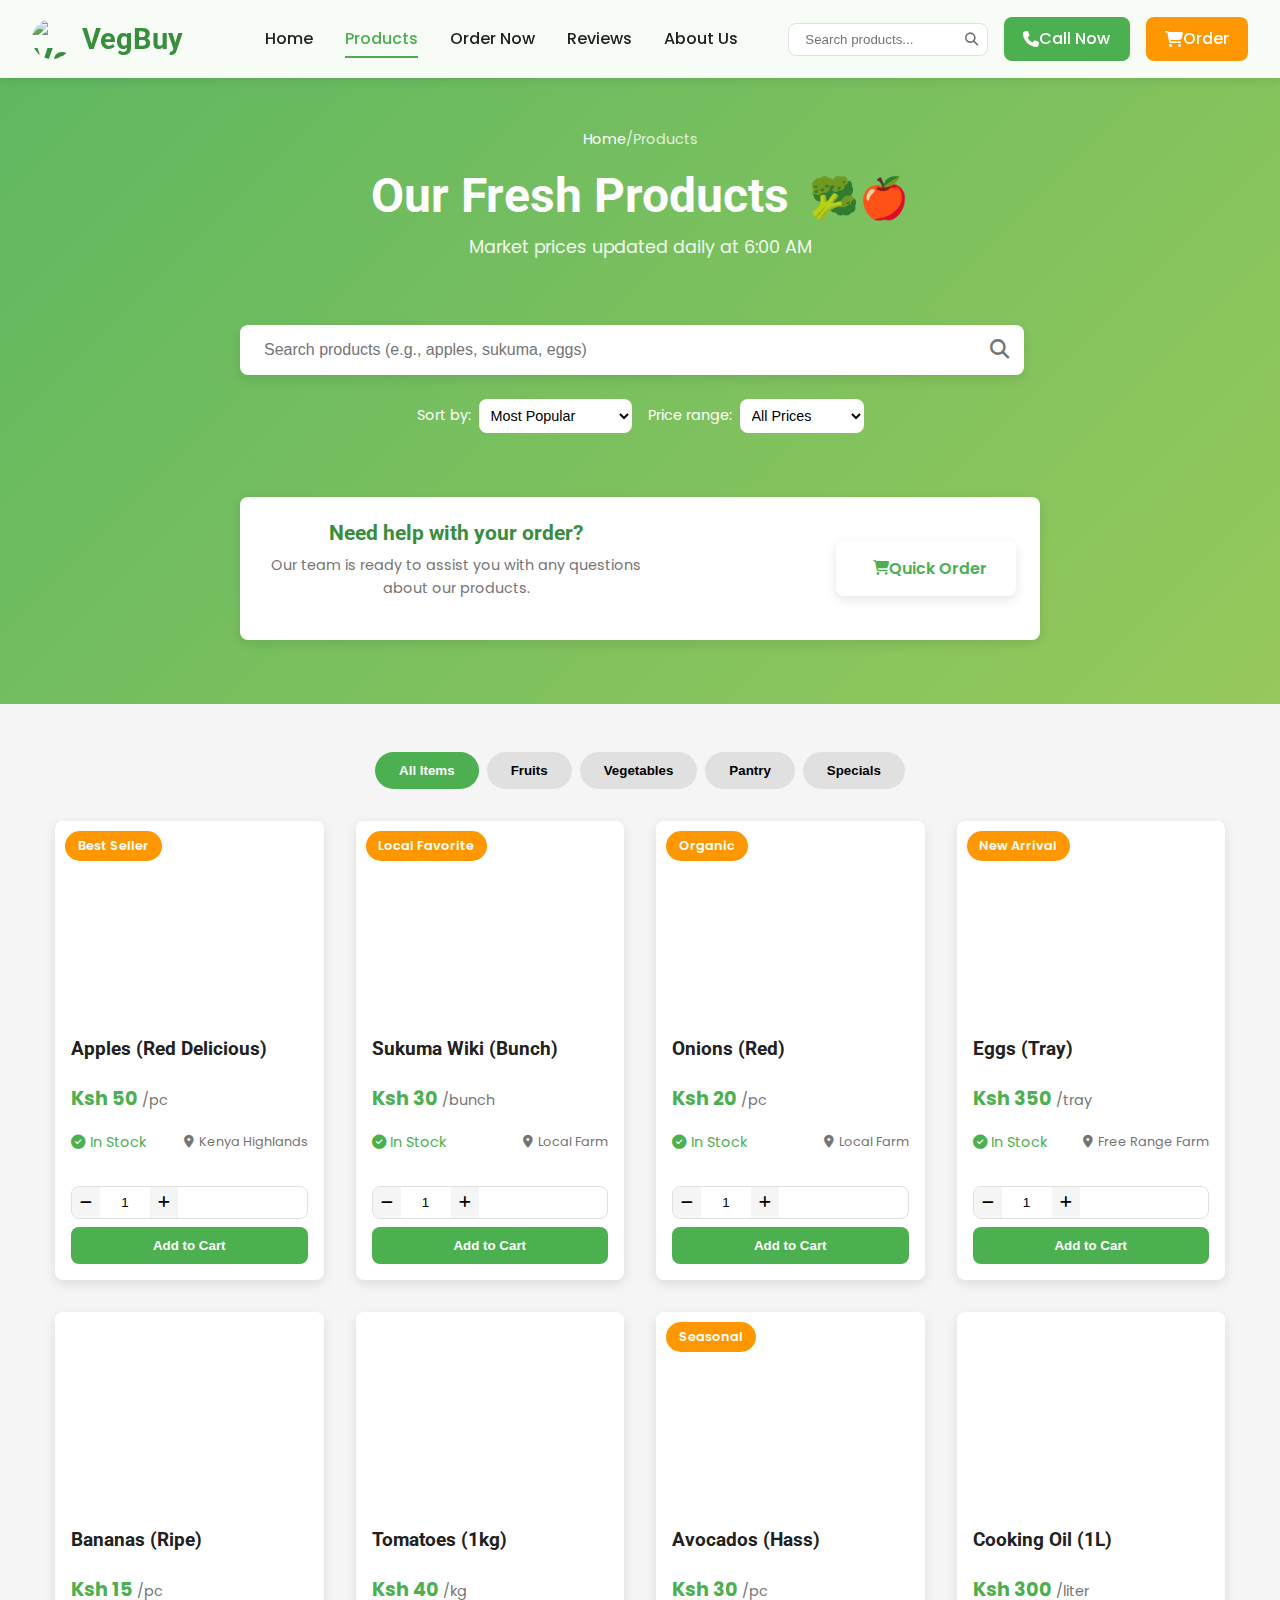
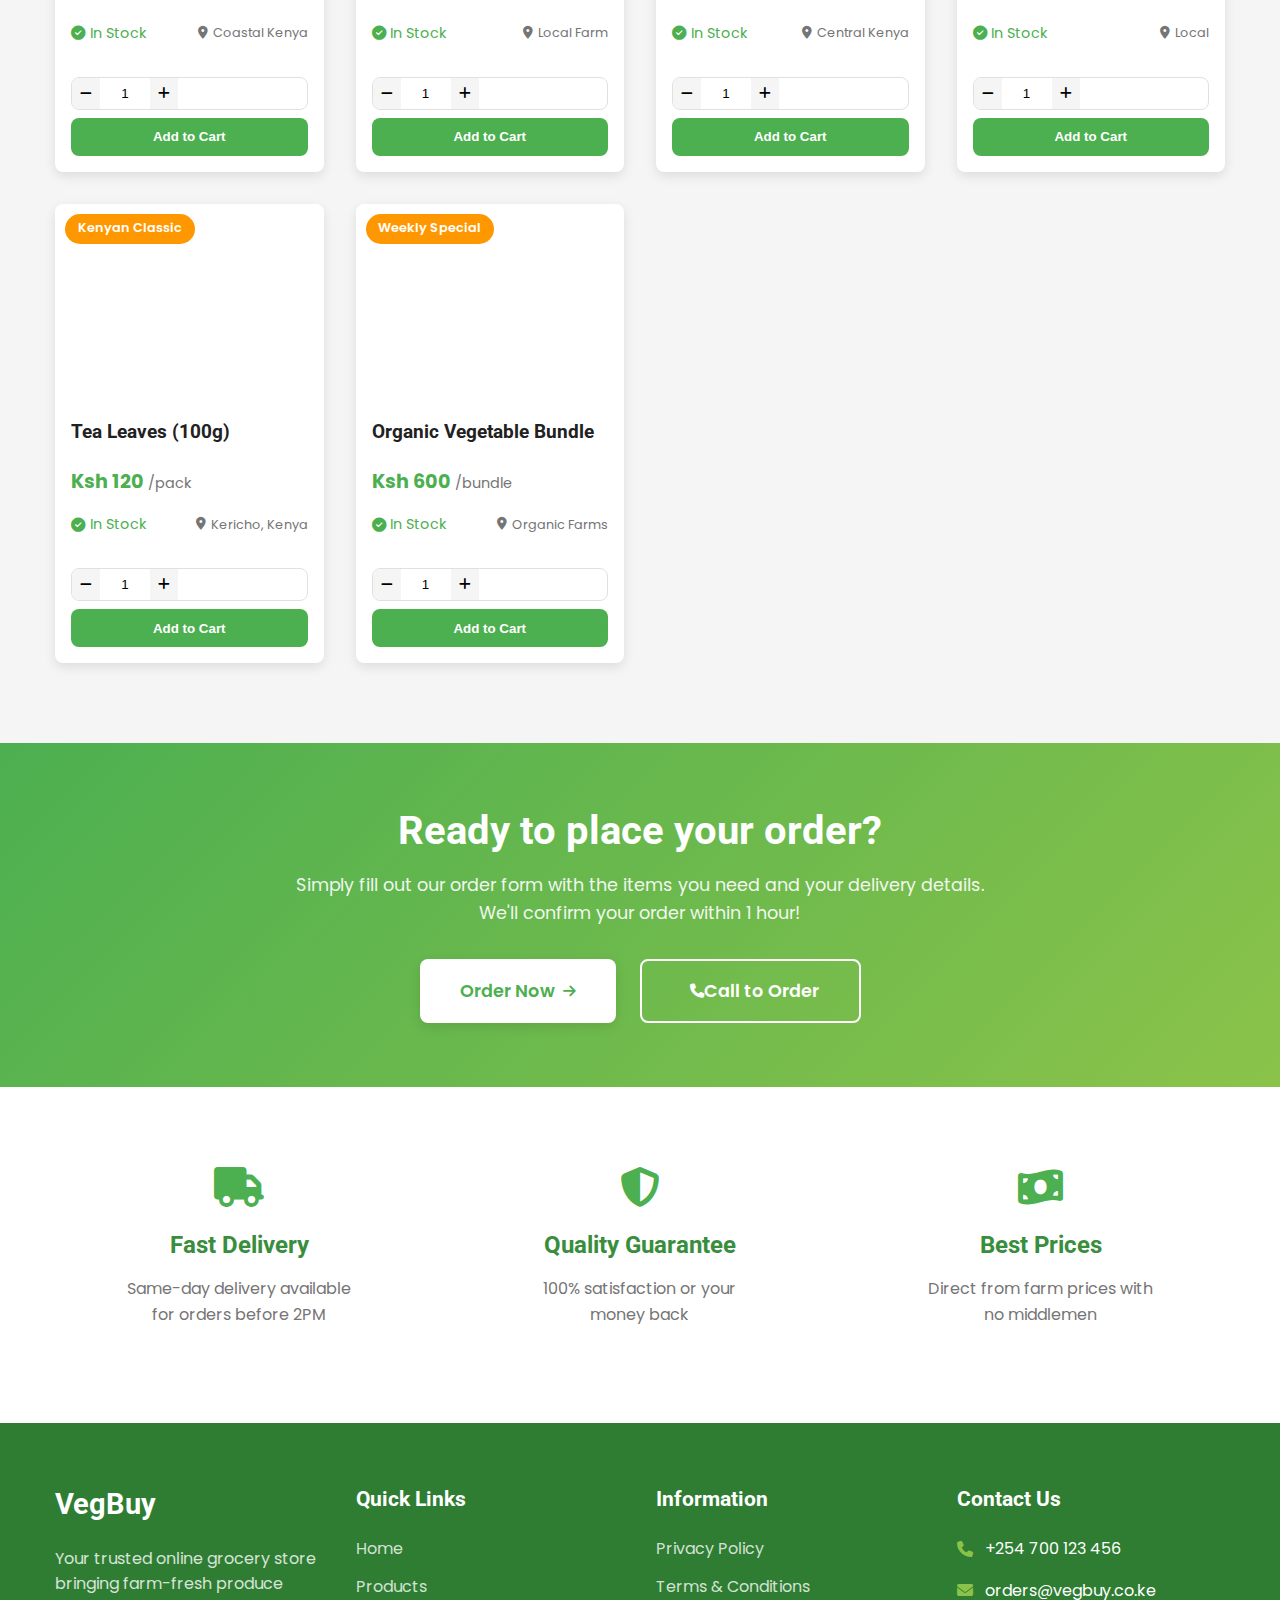
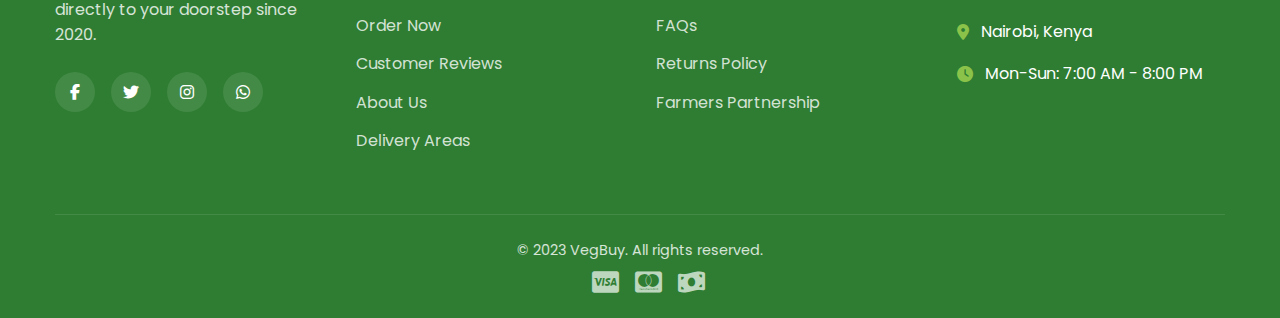
==== products.html @ f327c503 "first commit" ====
<!DOCTYPE html>
<html lang="en">
<head>
    <meta charset="UTF-8">
    <meta name="viewport" content="width=device-width, initial-scale=1.0">
    <title>Our Products | VegBuy - Fresh Groceries Delivered in Kenya</title>
    <link rel="stylesheet" href="style.css">
    <!-- SEO Meta Tags -->
    <meta name="description" content="Browse VegBuy's fresh grocery products - fruits, vegetables, and pantry essentials. Kenya's best online grocery store with same-day delivery in Nairobi, Mombasa & Kisumu.">
    <meta name="keywords" content="fresh fruits Kenya, vegetables Nairobi, grocery delivery, online supermarket Kenya, farm fresh produce, best prices Nairobi">
    <meta name="author" content="VegBuy Kenya">
    <meta name="robots" content="index, follow">
    <link rel="canonical" href="https://vegbuy.co.ke/products" />

    <!-- Open Graph / Facebook -->
    <meta property="og:type" content="website">
    <meta property="og:url" content="https://vegbuy.co.ke/products">
    <meta property="og:title" content="Fresh Grocery Products | VegBuy Kenya">
    <meta property="og:description" content="Browse our selection of fresh fruits, vegetables and pantry essentials with same-day delivery across Kenya.">
    <meta property="og:image" content="https://vegbuy.co.ke/images/products-preview.jpg">

    <!-- Twitter -->
    <meta property="twitter:card" content="summary_large_image">
    <meta property="twitter:url" content="https://vegbuy.co.ke/products">
    <meta property="twitter:title" content="Fresh Grocery Products | VegBuy Kenya">
    <meta property="twitter:description" content="Browse our selection of fresh fruits, vegetables and pantry essentials with same-day delivery across Kenya.">
    <meta property="twitter:image" content="https://vegbuy.co.ke/images/products-preview.jpg">

    <!-- Favicon -->
    <link rel="apple-touch-icon" sizes="180x180" href="/apple-touch-icon.png">
    <link rel="icon" type="image/png" sizes="32x32" href="/favicon-32x32.png">
    <link rel="icon" type="image/png" sizes="16x16" href="/favicon-16x16.png">
    <link rel="manifest" href="/site.webmanifest">
    <link rel="stylesheet" href="https://cdnjs.cloudflare.com/ajax/libs/font-awesome/6.4.0/css/all.min.css">
    <link rel="preconnect" href="https://fonts.googleapis.com">
    <link rel="preconnect" href="https://fonts.gstatic.com" crossorigin>
    <link href="https://fonts.googleapis.com/css2?family=Poppins:wght@300;400;500;600;700&family=Roboto:wght@400;500;700&display=swap" rel="stylesheet">
</head>
<body>
    <header class="main-header">
        <div class="header-container">
            <a href="index.html" class="logo">
                <img src="https://vegbuy.co.ke/images/logo.png" alt="VegBuy Logo" class="logo-img">
                <span class="logo-text">VegBuy</span>
            </a>
            
            <button class="mobile-menu-toggle" aria-label="Toggle navigation">
                <span class="hamburger-line"></span>
                <span class="hamburger-line"></span>
                <span class="hamburger-line"></span>
            </button>
            
            <nav class="primary-nav">
                <ul class="nav-list">
                    <li class="nav-item"><a href="index.html" class="nav-link">Home</a></li>
                    <li class="nav-item"><a href="products.html" class="nav-link active">Products</a></li>
                    <li class="nav-item"><a href="order.html" class="nav-link">Order Now</a></li>
                    <li class="nav-item"><a href="#testimonials" class="nav-link">Reviews</a></li>
                    <li class="nav-item"><a href="#about" class="nav-link">About Us</a></li>
                </ul>
            </nav>
            
            <div class="header-actions">
                <div class="search-container">
                    <input type="text" placeholder="Search products..." id="header-search">
                    <button id="header-search-btn"><i class="fas fa-search"></i></button>
                </div>
                <div class="header-cta">
                    <a href="tel:+254700123456" class="cta-button phone-button">
                        <i class="fas fa-phone"></i> Call Now
                    </a>
                    <a href="order.html" class="cta-button order-button">
                        <i class="fas fa-shopping-cart"></i> Order
                    </a>
                </div>
            </div>
        </div>
    </header>

    <section class="price-header">
        <div class="content-container">
            <div class="breadcrumbs">
                <a href="index.html">Home</a> / <span>Products</span>
            </div>
            <h1>Our Fresh Products <span class="price-emoji">🥦🍎</span></h1>
            <p class="price-update">Market prices updated daily at 6:00 AM</p>
            
            <div class="search-filter-container">
                <div class="search-container large">
                    <input type="text" id="search-input" placeholder="Search products (e.g., apples, sukuma, eggs)">
                    <button id="search-btn"><i class="fas fa-search"></i></button>
                </div>
                <div class="filter-options">
                    <div class="filter-group">
                        <label for="sort-by">Sort by:</label>
                        <select id="sort-by">
                            <option value="popular">Most Popular</option>
                            <option value="price-low">Price: Low to High</option>
                            <option value="price-high">Price: High to Low</option>
                            <option value="name">Name: A-Z</option>
                        </select>
                    </div>
                    <div class="filter-group">
                        <label for="price-range">Price range:</label>
                        <select id="price-range">
                            <option value="all">All Prices</option>
                            <option value="0-50">Under Ksh 50</option>
                            <option value="50-100">Ksh 50-100</option>
                            <option value="100-200">Ksh 100-200</option>
                            <option value="200-500">Ksh 200-500</option>
                            <option value="500+">Over Ksh 500</option>
                        </select>
                    </div>
                </div>
            </div>
            
            <div class="quick-order-banner">
                <div class="banner-content">
                    <h3>Need help with your order?</h3>
                    <p>Our team is ready to assist you with any questions about our products.</p>
                </div>
                <div class="banner-actions">
                    <a href="tel:+254700123456" class="secondary-btn"><i class="fas fa-phone"></i> Call Us</a>
                    <a href="order.html" class="primary-btn"><i class="fas fa-shopping-cart"></i> Quick Order</a>
                </div>
            </div>
        </div>
    </section>

    <section class="price-listing">
        <div class="content-container">
            <div class="category-tabs">
                <button class="tab-btn active" data-category="all">All Items</button>
                <button class="tab-btn" data-category="fruits">Fruits</button>
                <button class="tab-btn" data-category="vegetables">Vegetables</button>
                <button class="tab-btn" data-category="pantry">Pantry</button>
                <button class="tab-btn" data-category="specials">Specials</button>
            </div>
            
            <div class="product-grid">
                <article class="product-card" data-category="fruits" data-name="apples" data-keywords="fruit apple red delicious" data-price="50">
                    <div class="product-badge">Best Seller</div>
                    <div class="product-img" style="background-image: url('https://images.unsplash.com/photo-1568702846914-96b305d2aaeb?ixlib=rb-4.0.3&ixid=M3wxMjA3fDB8MHxwaG90by1wYWdlfHx8fGVufDB8fHx8fA%3D%3D&auto=format&fit=crop&w=500&q=80')"></div>
                    <h3>Apples (Red Delicious)</h3>
                    <p class="product-price">Ksh 50 <span class="price-unit">/pc</span></p>
                    <div class="product-meta">
                        <p class="stock-status in-stock"><i class="fas fa-check-circle"></i> In Stock</p>
                        <p class="product-origin"><i class="fas fa-map-marker-alt"></i> Kenya Highlands</p>
                    </div>
                    <div class="product-actions">
                        <div class="quantity-selector">
                            <button class="quantity-minus"><i class="fas fa-minus"></i></button>
                            <input type="number" value="1" min="1" class="quantity-input">
                            <button class="quantity-plus"><i class="fas fa-plus"></i></button>
                        </div>
                        <button class="add-to-cart">Add to Cart</button>
                    </div>
                </article>
                
                <article class="product-card" data-category="vegetables" data-name="sukuma wiki" data-keywords="vegetable sukuma greens" data-price="30">
                    <div class="product-badge">Local Favorite</div>
                    <div class="product-img" style="background-image: url('https://images.unsplash.com/photo-1576045057995-568f588f82fb?ixlib=rb-4.0.3&ixid=M3wxMjA3fDB8MHxwaG90by1wYWdlfHx8fGVufDB8fHx8fA%3D%3D&auto=format&fit=crop&w=500&q=80')"></div>
                    <h3>Sukuma Wiki (Bunch)</h3>
                    <p class="product-price">Ksh 30 <span class="price-unit">/bunch</span></p>
                    <div class="product-meta">
                        <p class="stock-status in-stock"><i class="fas fa-check-circle"></i> In Stock</p>
                        <p class="product-origin"><i class="fas fa-map-marker-alt"></i> Local Farm</p>
                    </div>
                    <div class="product-actions">
                        <div class="quantity-selector">
                            <button class="quantity-minus"><i class="fas fa-minus"></i></button>
                            <input type="number" value="1" min="1" class="quantity-input">
                            <button class="quantity-plus"><i class="fas fa-plus"></i></button>
                        </div>
                        <button class="add-to-cart">Add to Cart</button>
                    </div>
                </article>
                
                <article class="product-card" data-category="vegetables" data-name="onions" data-keywords="vegetable onion red" data-price="20">
                    <div class="product-badge">Organic</div>
                    <div class="product-img" style="background-image: url('https://images.unsplash.com/photo-1580201092675-a0a6a6cafbb1?ixlib=rb-4.0.3&ixid=M3wxMjA3fDB8MHxwaG90by1wYWdlfHx8fGVufDB8fHx8fA%3D%3D&auto=format&fit=crop&w=500&q=80')"></div>
                    <h3>Onions (Red)</h3>
                    <p class="product-price">Ksh 20 <span class="price-unit">/pc</span></p>
                    <div class="product-meta">
                        <p class="stock-status in-stock"><i class="fas fa-check-circle"></i> In Stock</p>
                        <p class="product-origin"><i class="fas fa-map-marker-alt"></i> Local Farm</p>
                    </div>
                    <div class="product-actions">
                        <div class="quantity-selector">
                            <button class="quantity-minus"><i class="fas fa-minus"></i></button>
                            <input type="number" value="1" min="1" class="quantity-input">
                            <button class="quantity-plus"><i class="fas fa-plus"></i></button>
                        </div>
                        <button class="add-to-cart">Add to Cart</button>
                    </div>
                </article>
                
                <article class="product-card" data-category="pantry" data-name="eggs" data-keywords="pantry egg tray" data-price="350">
                    <div class="product-badge">New Arrival</div>
                    <div class="product-img" style="background-image: url('https://images.unsplash.com/photo-1587486913049-53fc88980cfc?ixlib=rb-4.0.3&ixid=M3wxMjA3fDB8MHxwaG90by1wYWdlfHx8fGVufDB8fHx8fA%3D%3D&auto=format&fit=crop&w=500&q=80')"></div>
                    <h3>Eggs (Tray)</h3>
                    <p class="product-price">Ksh 350 <span class="price-unit">/tray</span></p>
                    <div class="product-meta">
                        <p class="stock-status in-stock"><i class="fas fa-check-circle"></i> In Stock</p>
                        <p class="product-origin"><i class="fas fa-map-marker-alt"></i> Free Range Farm</p>
                    </div>
                    <div class="product-actions">
                        <div class="quantity-selector">
                            <button class="quantity-minus"><i class="fas fa-minus"></i></button>
                            <input type="number" value="1" min="1" class="quantity-input">
                            <button class="quantity-plus"><i class="fas fa-plus"></i></button>
                        </div>
                        <button class="add-to-cart">Add to Cart</button>
                    </div>
                </article>
                
                <article class="product-card" data-category="fruits" data-name="bananas" data-keywords="fruit banana" data-price="15">
                    <div class="product-img" style="background-image: url('https://images.unsplash.com/photo-1571771894821-ce9b6c11b08e?ixlib=rb-4.0.3&ixid=M3wxMjA3fDB8MHxwaG90by1wYWdlfHx8fGVufDB8fHx8fA%3D%3D&auto=format&fit=crop&w=500&q=80')"></div>
                    <h3>Bananas (Ripe)</h3>
                    <p class="product-price">Ksh 15 <span class="price-unit">/pc</span></p>
                    <div class="product-meta">
                        <p class="stock-status in-stock"><i class="fas fa-check-circle"></i> In Stock</p>
                        <p class="product-origin"><i class="fas fa-map-marker-alt"></i> Coastal Kenya</p>
                    </div>
                    <div class="product-actions">
                        <div class="quantity-selector">
                            <button class="quantity-minus"><i class="fas fa-minus"></i></button>
                            <input type="number" value="1" min="1" class="quantity-input">
                            <button class="quantity-plus"><i class="fas fa-plus"></i></button>
                        </div>
                        <button class="add-to-cart">Add to Cart</button>
                    </div>
                </article>
                
                <article class="product-card" data-category="vegetables" data-name="tomatoes" data-keywords="vegetable tomato" data-price="40">
                    <div class="product-img" style="background-image: url('https://images.unsplash.com/photo-1594282408481-1c605556ad4f?ixlib=rb-4.0.3&ixid=M3wxMjA3fDB8MHxwaG90by1wYWdlfHx8fGVufDB8fHx8fA%3D%3D&auto=format&fit=crop&w=500&q=80')"></div>
                    <h3>Tomatoes (1kg)</h3>
                    <p class="product-price">Ksh 40 <span class="price-unit">/kg</span></p>
                    <div class="product-meta">
                        <p class="stock-status in-stock"><i class="fas fa-check-circle"></i> In Stock</p>
                        <p class="product-origin"><i class="fas fa-map-marker-alt"></i> Local Farm</p>
                    </div>
                    <div class="product-actions">
                        <div class="quantity-selector">
                            <button class="quantity-minus"><i class="fas fa-minus"></i></button>
                            <input type="number" value="1" min="1" class="quantity-input">
                            <button class="quantity-plus"><i class="fas fa-plus"></i></button>
                        </div>
                        <button class="add-to-cart">Add to Cart</button>
                    </div>
                </article>
                
                <article class="product-card" data-category="fruits" data-name="avocados" data-keywords="fruit avocado" data-price="30">
                    <div class="product-badge">Seasonal</div>
                    <div class="product-img" style="background-image: url('https://images.unsplash.com/photo-1601493700631-2b16ec4b4716?ixlib=rb-4.0.3&ixid=M3wxMjA3fDB8MHxwaG90by1wYWdlfHx8fGVufDB8fHx8fA%3D%3D&auto=format&fit=crop&w=500&q=80')"></div>
                    <h3>Avocados (Hass)</h3>
                    <p class="product-price">Ksh 30 <span class="price-unit">/pc</span></p>
                    <div class="product-meta">
                        <p class="stock-status in-stock"><i class="fas fa-check-circle"></i> In Stock</p>
                        <p class="product-origin"><i class="fas fa-map-marker-alt"></i> Central Kenya</p>
                    </div>
                    <div class="product-actions">
                        <div class="quantity-selector">
                            <button class="quantity-minus"><i class="fas fa-minus"></i></button>
                            <input type="number" value="1" min="1" class="quantity-input">
                            <button class="quantity-plus"><i class="fas fa-plus"></i></button>
                        </div>
                        <button class="add-to-cart">Add to Cart</button>
                    </div>
                </article>
                
                <article class="product-card" data-category="pantry" data-name="cooking oil" data-keywords="pantry oil cooking" data-price="300">
                    <div class="product-img" style="background-image: url('https://images.unsplash.com/photo-1603569283847-aa295f0d016a?ixlib=rb-4.0.3&ixid=M3wxMjA3fDB8MHxwaG90by1wYWdlfHx8fGVufDB8fHx8fA%3D%3D&auto=format&fit=crop&w=500&q=80')"></div>
                    <h3>Cooking Oil (1L)</h3>
                    <p class="product-price">Ksh 300 <span class="price-unit">/liter</span></p>
                    <div class="product-meta">
                        <p class="stock-status in-stock"><i class="fas fa-check-circle"></i> In Stock</p>
                        <p class="product-origin"><i class="fas fa-map-marker-alt"></i> Local</p>
                    </div>
                    <div class="product-actions">
                        <div class="quantity-selector">
                            <button class="quantity-minus"><i class="fas fa-minus"></i></button>
                            <input type="number" value="1" min="1" class="quantity-input">
                            <button class="quantity-plus"><i class="fas fa-plus"></i></button>
                        </div>
                        <button class="add-to-cart">Add to Cart</button>
                    </div>
                </article>
                
                <article class="product-card" data-category="pantry" data-name="tea leaves" data-keywords="pantry tea" data-price="120">
                    <div class="product-badge">Kenyan Classic</div>
                    <div class="product-img" style="background-image: url('https://images.unsplash.com/photo-1558160074-4d7d8bdf4256?ixlib=rb-4.0.3&ixid=M3wxMjA3fDB8MHxwaG90by1wYWdlfHx8fGVufDB8fHx8fA%3D%3D&auto=format&fit=crop&w=500&q=80')"></div>
                    <h3>Tea Leaves (100g)</h3>
                    <p class="product-price">Ksh 120 <span class="price-unit">/pack</span></p>
                    <div class="product-meta">
                        <p class="stock-status in-stock"><i class="fas fa-check-circle"></i> In Stock</p>
                        <p class="product-origin"><i class="fas fa-map-marker-alt"></i> Kericho, Kenya</p>
                    </div>
                    <div class="product-actions">
                        <div class="quantity-selector">
                            <button class="quantity-minus"><i class="fas fa-minus"></i></button>
                            <input type="number" value="1" min="1" class="quantity-input">
                            <button class="quantity-plus"><i class="fas fa-plus"></i></button>
                        </div>
                        <button class="add-to-cart">Add to Cart</button>
                    </div>
                </article>
                
                <article class="product-card" data-category="specials" data-name="organic vegetables" data-keywords="organic vegetable bundle" data-price="600">
                    <div class="product-badge">Weekly Special</div>
                    <div class="product-img" style="background-image: url('https://images.unsplash.com/photo-1542838132-92c53300491e?ixlib=rb-4.0.3&ixid=M3wxMjA3fDB8MHxwaG90by1wYWdlfHx8fGVufDB8fHx8fA%3D%3D&auto=format&fit=crop&w=500&q=80')"></div>
                    <h3>Organic Vegetable Bundle</h3>
                    <p class="product-price">Ksh 600 <span class="price-unit">/bundle</span></p>
                    <div class="product-meta">
                        <p class="stock-status in-stock"><i class="fas fa-check-circle"></i> In Stock</p>
                        <p class="product-origin"><i class="fas fa-map-marker-alt"></i> Organic Farms</p>
                    </div>
                    <div class="product-actions">
                        <div class="quantity-selector">
                            <button class="quantity-minus"><i class="fas fa-minus"></i></button>
                            <input type="number" value="1" min="1" class="quantity-input">
                            <button class="quantity-plus"><i class="fas fa-plus"></i></button>
                        </div>
                        <button class="add-to-cart">Add to Cart</button>
                    </div>
                </article>
            </div>
        </div>
    </section>

    <section class="order-cta">
        <div class="content-container">
            <div class="cta-content">
                <h2>Ready to place your order?</h2>
                <p>Simply fill out our order form with the items you need and your delivery details. We'll confirm your order within 1 hour!</p>
            </div>
            <div class="cta-buttons">
                <a href="order.html" class="primary-btn large">Order Now <i class="fas fa-arrow-right"></i></a>
                <a href="tel:+254700123456" class="secondary-btn large"><i class="fas fa-phone"></i> Call to Order</a>
            </div>
        </div>
    </section>

    <section class="delivery-info">
        <div class="content-container">
            <div class="info-card">
                <i class="fas fa-truck"></i>
                <h3>Fast Delivery</h3>
                <p>Same-day delivery available for orders before 2PM</p>
            </div>
            <div class="info-card">
                <i class="fas fa-shield-alt"></i>
                <h3>Quality Guarantee</h3>
                <p>100% satisfaction or your money back</p>
            </div>
            <div class="info-card">
                <i class="fas fa-money-bill-wave"></i>
                <h3>Best Prices</h3>
                <p>Direct from farm prices with no middlemen</p>
            </div>
        </div>
    </section>

    <footer class="main-footer">
        <div class="content-container">
            <div class="footer-grid">
                <div class="footer-about">
                    <h3>VegBuy</h3>
                    <p>Your trusted online grocery store bringing farm-fresh produce directly to your doorstep since 2020.</p>
                    <div class="social-links">
                        <a href="#"><i class="fab fa-facebook-f"></i></a>
                        <a href="#"><i class="fab fa-twitter"></i></a>
                        <a href="#"><i class="fab fa-instagram"></i></a>
                        <a href="#"><i class="fab fa-whatsapp"></i></a>
                    </div>
                </div>
                <div class="footer-links">
                    <h3>Quick Links</h3>
                    <ul>
                        <li><a href="index.html">Home</a></li>
                        <li><a href="products.html">Products</a></li>
                        <li><a href="order.html">Order Now</a></li>
                        <li><a href="#testimonials">Customer Reviews</a></li>
                        <li><a href="#about">About Us</a></li>
                        <li><a href="#">Delivery Areas</a></li>
                    </ul>
                </div>
                <div class="footer-links">
                    <h3>Information</h3>
                    <ul>
                        <li><a href="#">Privacy Policy</a></li>
                        <li><a href="#">Terms & Conditions</a></li>
                        <li><a href="#">FAQs</a></li>
                        <li><a href="#">Returns Policy</a></li>
                        <li><a href="#">Farmers Partnership</a></li>
                    </ul>
                </div>
                <div class="footer-contact">
                    <h3>Contact Us</h3>
                    <ul>
                        <li><i class="fas fa-phone"></i> +254 700 123 456</li>
                        <li><i class="fas fa-envelope"></i> orders@vegbuy.co.ke</li>
                        <li><i class="fas fa-map-marker-alt"></i> Nairobi, Kenya</li>
                        <li><i class="fas fa-clock"></i> Mon-Sun: 7:00 AM - 8:00 PM</li>
                    </ul>
                </div>
            </div>
            <div class="footer-bottom">
                <p>&copy; 2023 VegBuy. All rights reserved.</p>
                <div class="payment-methods">
                    <i class="fab fa-cc-mpesa"></i>
                    <i class="fab fa-cc-visa"></i>
                    <i class="fab fa-cc-mastercard"></i>
                    <i class="fas fa-money-bill-wave"></i>
                </div>
            </div>
        </div>
    </footer>

    <script src="script.js"></script>
</body>
</html>
---- style.css ----
/* Global Styles */
:root {
    --primary-color: #4CAF50;
    --primary-dark: #388E3C;
    --primary-light: #C8E6C9;
    --secondary-color: #FF9800;
    --secondary-dark: #F57C00;
    --secondary-light: #FFE0B2;
    --accent-color: #8BC34A;
    --text-primary: #212121;
    --text-secondary: #757575;
    --text-light: #FFFFFF;
    --background: #FFFFFF;
    --background-light: #F5F5F5;
    --background-dark: #E0E0E0;
    --error-color: #F44336;
    --success-color: #4CAF50;
    --warning-color: #FFC107;
    --info-color: #2196F3;
    --border-radius: 8px;
    --box-shadow: 0 4px 12px rgba(0, 0, 0, 0.1);
    --transition: all 0.3s ease;
}

* {
    margin: 0;
    padding: 0;
    box-sizing: border-box;
}

html {
    scroll-behavior: smooth;
}

body {
    font-family: 'Poppins', sans-serif;
    color: var(--text-primary);
    background-color: var(--background);
    line-height: 1.6;
    overflow-x: hidden;
}

h1, h2, h3, h4, h5, h6 {
    font-family: 'Roboto', sans-serif;
    font-weight: 700;
    line-height: 1.2;
    margin-bottom: 1rem;
}

p {
    margin-bottom: 1rem;
}

a {
    text-decoration: none;
    color: var(--primary-color);
    transition: var(--transition);
}

a:hover {
    color: var(--primary-dark);
}

img {
    max-width: 100%;
    height: auto;
}

ul {
    list-style: none;
}

.container {
    width: 100%;
    max-width: 1200px;
    margin: 0 auto;
    padding: 0 15px;
}

.content-container {
    width: 100%;
    max-width: 1200px;
    margin: 0 auto;
    padding: 0 15px;
}

.section-title {
    font-size: 2.5rem;
    color: var(--primary-dark);
    text-align: center;
    margin-bottom: 1.5rem;
    position: relative;
}

.section-title::after {
    content: '';
    display: block;
    width: 80px;
    height: 4px;
    background-color: var(--secondary-color);
    margin: 1rem auto;
    border-radius: 2px;
}

.section-subtitle {
    font-size: 1.2rem;
    color: var(--text-secondary);
    text-align: center;
    margin-bottom: 3rem;
    max-width: 800px;
    margin-left: auto;
    margin-right: auto;
}

/* Video Background */
.video-background {
    position: fixed;
    top: 0;
    left: 0;
    width: 100%;
    height: 100%;
    z-index: -1;
    overflow: hidden;
}

.video-background video {
    min-width: 100%;
    min-height: 100%;
    object-fit: cover;
}

.video-overlay {
    position: absolute;
    top: 0;
    left: 0;
    width: 100%;
    height: 100%;
    background-color: rgba(0, 0, 0, 0.4);
}

/* Header Styles */
.main-header {
    background-color: rgba(255, 255, 255, 0.95);
    box-shadow: 0 2px 10px rgba(0, 0, 0, 0.1);
    position: fixed;
    top: 0;
    left: 0;
    width: 100%;
    z-index: 1000;
    transition: var(--transition);
}

.header-container {
    display: flex;
    justify-content: space-between;
    align-items: center;
    padding: 1rem 2rem;
    max-width: 1400px;
    margin: 0 auto;
}

.logo {
    display: flex;
    align-items: center;
    font-size: 1.8rem;
    font-weight: 700;
    color: var(--primary-dark);
}

.logo-img {
    width: 40px;
    height: 40px;
    margin-right: 10px;
    border-radius: 50%;
}

.logo-text {
    font-family: 'Roboto', sans-serif;
}

.mobile-menu-toggle {
    display: none;
    background: none;
    border: none;
    cursor: pointer;
    padding: 10px;
    z-index: 1001;
}

.hamburger-line {
    display: block;
    width: 25px;
    height: 3px;
    background-color: var(--primary-dark);
    margin: 5px 0;
    transition: var(--transition);
}

.nav-list {
    display: flex;
    align-items: center;
}

.nav-item {
    margin-left: 2rem;
}

.nav-link {
    font-weight: 500;
    color: var(--text-primary);
    padding: 0.5rem 0;
    position: relative;
    transition: var(--transition);
}

.nav-link::after {
    content: '';
    position: absolute;
    bottom: 0;
    left: 0;
    width: 0;
    height: 2px;
    background-color: var(--primary-color);
    transition: var(--transition);
}

.nav-link:hover::after,
.nav-link.active::after {
    width: 100%;
}

.nav-link.active {
    color: var(--primary-color);
}

.header-actions {
    display: flex;
    align-items: center;
}

.search-container {
    position: relative;
    margin-right: 1rem;
}

.search-container input {
    padding: 0.5rem 1rem;
    border: 1px solid var(--background-dark);
    border-radius: var(--border-radius);
    width: 200px;
    transition: var(--transition);
}

.search-container input:focus {
    outline: none;
    border-color: var(--primary-color);
    width: 250px;
}

.search-container button {
    position: absolute;
    right: 10px;
    top: 50%;
    transform: translateY(-50%);
    background: none;
    border: none;
    color: var(--text-secondary);
    cursor: pointer;
}

.header-cta {
    display: flex;
    gap: 1rem;
}

.cta-button {
    display: inline-flex;
    align-items: center;
    padding: 0.6rem 1.2rem;
    border-radius: var(--border-radius);
    font-weight: 500;
    transition: var(--transition);
}

.phone-button {
    background-color: var(--primary-color);
    color: white;
}

.phone-button:hover {
    background-color: var(--primary-dark);
    color: white;
}

.order-button {
    background-color: var(--secondary-color);
    color: white;
}

.order-button:hover {
    background-color: var(--secondary-dark);
    color: white;
}

/* Main Banner */
.main-banner {
    padding: 8rem 0 4rem;
    background: linear-gradient(135deg, rgba(76, 175, 80, 0.9), rgba(139, 195, 74, 0.9));
    color: white;
    position: relative;
    overflow: hidden;
}

.main-banner .content-container {
    display: flex;
    align-items: center;
    justify-content: space-between;
    position: relative;
    z-index: 1;
}

.banner-content {
    flex: 1;
    max-width: 600px;
    padding-right: 2rem;
}

.banner-content h1 {
    font-size: 3rem;
    margin-bottom: 1.5rem;
    color: white;
}

.banner-text {
    font-size: 1.2rem;
    margin-bottom: 2rem;
    opacity: 0.9;
}

.banner-buttons {
    display: flex;
    gap: 1rem;
    margin-bottom: 2rem;
}

.primary-btn {
    display: inline-flex;
    align-items: center;
    justify-content: center;
    padding: 0.8rem 1.8rem;
    background-color: white;
    color: var(--primary-color);
    border-radius: var(--border-radius);
    font-weight: 600;
    transition: var(--transition);
    box-shadow: var(--box-shadow);
}

.primary-btn:hover {
    background-color: var(--primary-light);
    color: var(--primary-dark);
    transform: translateY(-3px);
    box-shadow: 0 6px 16px rgba(0, 0, 0, 0.15);
}

.primary-btn i {
    margin-left: 0.5rem;
    font-size: 0.9rem;
}

.secondary-btn {
    display: inline-flex;
    align-items: center;
    justify-content: center;
    padding: 0.8rem 1.8rem;
    background-color: transparent;
    color: white;
    border: 2px solid white;
    border-radius: var(--border-radius);
    font-weight: 600;
    transition: var(--transition);
}

.secondary-btn:hover {
    background-color: rgba(255, 255, 255, 0.1);
    transform: translateY(-3px);
}

.secondary-btn i {
    margin-left: 0.5rem;
    font-size: 0.9rem;
}

.trust-badges {
    display: flex;
    gap: 1.5rem;
    margin-top: 2rem;
    flex-wrap: wrap;
}

.badge {
    display: flex;
    align-items: center;
    font-size: 0.9rem;
    background-color: rgba(255, 255, 255, 0.2);
    padding: 0.5rem 1rem;
    border-radius: 50px;
}

.badge i {
    margin-right: 0.5rem;
}

.banner-image {
    flex: 1;
    max-width: 500px;
    border-radius: var(--border-radius);
    overflow: hidden;
    box-shadow: var(--box-shadow);
    animation: float 6s ease-in-out infinite;
}

.banner-image img {
    width: 100%;
    height: auto;
    display: block;
}

@keyframes float {
    0% { transform: translateY(0px); }
    50% { transform: translateY(-20px); }
    100% { transform: translateY(0px); }
}

/* Store Description */
.store-description {
    padding: 5rem 0;
    background-color: var(--background-light);
}

.store-description .content-container {
    display: flex;
    align-items: center;
    gap: 4rem;
}

.description-content {
    flex: 1;
}

.description-content h2 {
    font-size: 2.5rem;
    color: var(--primary-dark);
    margin-bottom: 1.5rem;
}

.description-text {
    font-size: 1.1rem;
    color: var(--text-secondary);
    margin-bottom: 2rem;
}

.stats-container {
    display: flex;
    gap: 2rem;
    margin-top: 2rem;
}

.stat-item {
    text-align: center;
    flex: 1;
}

.stat-number {
    display: block;
    font-size: 2.5rem;
    font-weight: 700;
    color: var(--primary-color);
    margin-bottom: 0.5rem;
}

.stat-label {
    font-size: 1rem;
    color: var(--text-secondary);
}

.description-image {
    flex: 1;
    border-radius: var(--border-radius);
    overflow: hidden;
    box-shadow: var(--box-shadow);
}

.description-image img {
    width: 100%;
    height: auto;
    display: block;
    transition: var(--transition);
}

.description-image:hover img {
    transform: scale(1.05);
}

/* Product Highlights */
.product-highlights {
    padding: 5rem 0;
    background-color: white;
}

.benefits-container {
    display: flex;
    gap: 2rem;
    margin-top: 3rem;
    flex-wrap: wrap;
    justify-content: center;
}

.benefit-box {
    flex: 1;
    min-width: 300px;
    max-width: 350px;
    background-color: white;
    padding: 2rem;
    border-radius: var(--border-radius);
    box-shadow: var(--box-shadow);
    text-align: center;
    transition: var(--transition);
}

.benefit-box:hover {
    transform: translateY(-10px);
    box-shadow: 0 10px 25px rgba(0, 0, 0, 0.1);
}

.benefit-icon {
    font-size: 3rem;
    color: var(--primary-color);
    margin-bottom: 1.5rem;
}

.benefit-box h3 {
    font-size: 1.5rem;
    margin-bottom: 1rem;
    color: var(--primary-dark);
}

.benefit-box p {
    color: var(--text-secondary);
}

.cta-center {
    text-align: center;
    margin-top: 3rem;
}

.primary-btn.large {
    padding: 1rem 2.5rem;
    font-size: 1.1rem;
}

.secondary-btn.large {
    padding: 1rem 2.5rem;
    font-size: 1.1rem;
}

/* Featured Products */
.featured-products {
    padding: 5rem 0;
    background-color: var(--background-light);
}

.product-grid {
    display: grid;
    grid-template-columns: repeat(auto-fill, minmax(250px, 1fr));
    gap: 2rem;
    margin-top: 2rem;
}

.product-card {
    background-color: white;
    border-radius: var(--border-radius);
    overflow: hidden;
    box-shadow: var(--box-shadow);
    transition: var(--transition);
    position: relative;
}

.product-card:hover {
    transform: translateY(-5px);
    box-shadow: 0 10px 25px rgba(0, 0, 0, 0.1);
}

.product-badge {
    position: absolute;
    top: 10px;
    left: 10px;
    background-color: var(--secondary-color);
    color: white;
    padding: 0.3rem 0.8rem;
    border-radius: 50px;
    font-size: 0.8rem;
    font-weight: 600;
    z-index: 1;
}

.product-img {
    height: 200px;
    background-size: cover;
    background-position: center;
    position: relative;
}

.product-card h3 {
    font-size: 1.2rem;
    padding: 1rem 1rem 0.5rem;
    color: var(--text-primary);
}

.product-price {
    font-size: 1.2rem;
    font-weight: 700;
    color: var(--primary-color);
    padding: 0 1rem;
}

.price-unit {
    font-size: 0.9rem;
    color: var(--text-secondary);
    font-weight: 400;
}

.product-meta {
    display: flex;
    justify-content: space-between;
    padding: 0 1rem 1rem;
}

.stock-status {
    font-size: 0.9rem;
    display: flex;
    align-items: center;
}

.stock-status i {
    margin-right: 0.3rem;
}

.in-stock {
    color: var(--success-color);
}

.out-of-stock {
    color: var(--error-color);
}

.product-origin {
    font-size: 0.8rem;
    color: var(--text-secondary);
    display: flex;
    align-items: center;
}

.product-origin i {
    margin-right: 0.3rem;
}

.product-actions {
    padding: 0 1rem 1rem;
}

.add-to-cart {
    width: 100%;
    padding: 0.7rem;
    background-color: var(--primary-color);
    color: white;
    border: none;
    border-radius: var(--border-radius);
    font-weight: 600;
    cursor: pointer;
    transition: var(--transition);
    display: flex;
    align-items: center;
    justify-content: center;
}

.add-to-cart:hover {
    background-color: var(--primary-dark);
}

.add-to-cart i {
    margin-right: 0.5rem;
}

.quantity-selector {
    display: flex;
    align-items: center;
    margin-bottom: 0.5rem;
    border: 1px solid var(--background-dark);
    border-radius: var(--border-radius);
    overflow: hidden;
}

.quantity-minus, .quantity-plus {
    background-color: var(--background-light);
    border: none;
    padding: 0.5rem;
    cursor: pointer;
    transition: var(--transition);
}

.quantity-minus:hover, .quantity-plus:hover {
    background-color: var(--background-dark);
}

.quantity-input {
    width: 50px;
    text-align: center;
    border: none;
    padding: 0.5rem;
    -moz-appearance: textfield;
}

.quantity-input::-webkit-outer-spin-button,
.quantity-input::-webkit-inner-spin-button {
    -webkit-appearance: none;
    margin: 0;
}

/* Testimonials */
.testimonials {
    padding: 5rem 0;
    background-color: white;
}

.testimonial-carousel {
    position: relative;
    max-width: 900px;
    margin: 0 auto;
    padding: 0 3rem;
}

.testimonial-track {
    display: flex;
    overflow: hidden;
    scroll-behavior: smooth;
}

.testimonial-card {
    min-width: 100%;
    padding: 2rem;
    background-color: white;
    border-radius: var(--border-radius);
    box-shadow: var(--box-shadow);
    transition: var(--transition);
    opacity: 0;
    transform: scale(0.9);
    position: absolute;
}

.testimonial-card.active {
    position: relative;
    opacity: 1;
    transform: scale(1);
}

.testimonial-rating {
    color: var(--secondary-color);
    margin-bottom: 1rem;
}

.testimonial-rating i {
    margin-right: 0.2rem;
}

.testimonial-text {
    font-size: 1.1rem;
    font-style: italic;
    color: var(--text-primary);
    margin-bottom: 1.5rem;
    position: relative;
}

.testimonial-text::before {
    content: '"';
    font-size: 4rem;
    color: var(--primary-light);
    position: absolute;
    top: -20px;
    left: -15px;
    z-index: -1;
}

.testimonial-author {
    display: flex;
    align-items: center;
}

.author-img {
    width: 50px;
    height: 50px;
    border-radius: 50%;
    object-fit: cover;
    margin-right: 1rem;
}

.author-info {
    display: flex;
    flex-direction: column;
}

.author-name {
    font-weight: 600;
    color: var(--text-primary);
}

.author-location {
    font-size: 0.9rem;
    color: var(--text-secondary);
}

.carousel-btn {
    position: absolute;
    top: 50%;
    transform: translateY(-50%);
    background-color: white;
    border: none;
    width: 40px;
    height: 40px;
    border-radius: 50%;
    display: flex;
    align-items: center;
    justify-content: center;
    box-shadow: 0 2px 10px rgba(0, 0, 0, 0.1);
    cursor: pointer;
    z-index: 10;
    transition: var(--transition);
}

.carousel-btn:hover {
    background-color: var(--primary-color);
    color: white;
}

.carousel-prev {
    left: 0;
}

.carousel-next {
    right: 0;
}

.carousel-dots {
    display: flex;
    justify-content: center;
    margin-top: 2rem;
    gap: 0.5rem;
}

.carousel-dot {
    width: 12px;
    height: 12px;
    border-radius: 50%;
    background-color: var(--background-dark);
    border: none;
    cursor: pointer;
    transition: var(--transition);
}

.carousel-dot.active {
    background-color: var(--primary-color);
    transform: scale(1.2);
}

/* Newsletter */
.newsletter {
    padding: 5rem 0;
    background: linear-gradient(135deg, var(--primary-color), var(--accent-color));
    color: white;
}

.newsletter .content-container {
    display: flex;
    align-items: center;
    gap: 4rem;
}

.newsletter-content {
    flex: 1;
}

.newsletter-content h2 {
    font-size: 2.5rem;
    color: white;
    margin-bottom: 1.5rem;
}

.newsletter-content p {
    font-size: 1.1rem;
    opacity: 0.9;
    margin-bottom: 2rem;
}

.newsletter-form {
    display: flex;
    max-width: 500px;
}

.newsletter-form input {
    flex: 1;
    padding: 1rem;
    border: none;
    border-radius: var(--border-radius) 0 0 var(--border-radius);
    font-size: 1rem;
}

.newsletter-form input:focus {
    outline: none;
}

.newsletter-form button {
    padding: 0 1.5rem;
    background-color: var(--secondary-color);
    color: white;
    border: none;
    border-radius: 0 var(--border-radius) var(--border-radius) 0;
    font-weight: 600;
    cursor: pointer;
    transition: var(--transition);
}

.newsletter-form button:hover {
    background-color: var(--secondary-dark);
}

.small-text {
    font-size: 0.9rem;
    opacity: 0.8;
    margin-top: 1rem;
}

.newsletter-image {
    flex: 1;
    border-radius: var(--border-radius);
    overflow: hidden;
    box-shadow: var(--box-shadow);
}

.newsletter-image img {
    width: 100%;
    height: auto;
    display: block;
}

/* Price Header */
.price-header {
    padding: 8rem 0 2rem;
    background: linear-gradient(135deg, rgba(76, 175, 80, 0.9), rgba(139, 195, 74, 0.9));
    color: white;
    text-align: center;
}

.breadcrumbs {
    font-size: 0.9rem;
    color: rgba(255, 255, 255, 0.8);
    margin-bottom: 1rem;
    display: flex;
    justify-content: center;
}

.breadcrumbs a {
    color: white;
}

.breadcrumbs span {
    color: rgba(255, 255, 255, 0.8);
}

.price-header h1 {
    font-size: 3rem;
    color: white;
    margin-bottom: 0.5rem;
}

.price-emoji {
    font-size: 2.5rem;
    vertical-align: middle;
    margin-left: 0.5rem;
}

.price-update {
    font-size: 1.1rem;
    opacity: 0.9;
    margin-bottom: 2rem;
}

.search-filter-container {
    max-width: 800px;
    margin: 0 auto;
    padding: 2rem 0;
}

.search-container.large {
    position: relative;
    margin-bottom: 1.5rem;
}

.search-container.large input {
    width: 100%;
    padding: 1rem 1.5rem;
    border: none;
    border-radius: var(--border-radius);
    font-size: 1rem;
    box-shadow: var(--box-shadow);
}

.search-container.large button {
    position: absolute;
    right: 15px;
    top: 50%;
    transform: translateY(-50%);
    background: none;
    border: none;
    color: var(--text-secondary);
    font-size: 1.2rem;
    cursor: pointer;
}

.filter-options {
    display: flex;
    gap: 1rem;
    justify-content: center;
    flex-wrap: wrap;
}

.filter-group {
    display: flex;
    align-items: center;
}

.filter-group label {
    margin-right: 0.5rem;
    font-size: 0.9rem;
    color: white;
}

.filter-group select {
    padding: 0.5rem;
    border: none;
    border-radius: var(--border-radius);
    background-color: white;
    font-size: 0.9rem;
    cursor: pointer;
}

.quick-order-banner {
    background-color: white;
    border-radius: var(--border-radius);
    padding: 1.5rem;
    margin: 2rem auto;
    max-width: 800px;
    display: flex;
    justify-content: space-between;
    align-items: center;
    box-shadow: var(--box-shadow);
}

.banner-content h3 {
    font-size: 1.3rem;
    color: var(--primary-dark);
    margin-bottom: 0.5rem;
}

.banner-content p {
    color: var(--text-secondary);
    font-size: 0.9rem;
}

.banner-actions {
    display: flex;
    gap: 1rem;
}

/* Price Listing */
.price-listing {
    padding: 3rem 0 5rem;
    background-color: var(--background-light);
}

.category-tabs {
    display: flex;
    gap: 0.5rem;
    margin-bottom: 2rem;
    flex-wrap: wrap;
    justify-content: center;
}

.tab-btn {
    padding: 0.7rem 1.5rem;
    background-color: var(--background-dark);
    border: none;
    border-radius: 50px;
    font-weight: 600;
    cursor: pointer;
    transition: var(--transition);
}

.tab-btn:hover {
    background-color: var(--primary-light);
    color: var(--primary-dark);
}

.tab-btn.active {
    background-color: var(--primary-color);
    color: white;
}

.product-category {
    margin-bottom: 4rem;
}

.product-category h2 {
    font-size: 2rem;
    color: var(--primary-dark);
    margin-bottom: 0.5rem;
    display: flex;
    align-items: center;
}

.category-emoji {
    font-size: 1.5rem;
    margin-left: 0.5rem;
}

.category-description {
    color: var(--text-secondary);
    margin-bottom: 1.5rem;
    max-width: 800px;
}

/* Order CTA */
.order-cta {
    padding: 4rem 0;
    background: linear-gradient(135deg, var(--primary-color), var(--accent-color));
    color: white;
    text-align: center;
}

.order-cta .content-container {
    display: flex;
    flex-direction: column;
    align-items: center;
}

.cta-content h2 {
    font-size: 2.5rem;
    color: white;
    margin-bottom: 1rem;
}

.cta-content p {
    font-size: 1.1rem;
    max-width: 700px;
    margin: 0 auto 2rem;
    opacity: 0.9;
}

.cta-buttons {
    display: flex;
    gap: 1.5rem;
    flex-wrap: wrap;
    justify-content: center;
}

/* Delivery Info */
.delivery-info {
    padding: 3rem 0;
    background-color: white;
}

.delivery-info .content-container {
    display: flex;
    justify-content: space-around;
    flex-wrap: wrap;
    gap: 2rem;
}

.info-card {
    text-align: center;
    padding: 2rem;
    flex: 1;
    min-width: 250px;
    max-width: 300px;
}

.info-card i {
    font-size: 2.5rem;
    color: var(--primary-color);
    margin-bottom: 1.5rem;
}

.info-card h3 {
    font-size: 1.5rem;
    margin-bottom: 1rem;
    color: var(--primary-dark);
}

.info-card p {
    color: var(--text-secondary);
}

/* Contact Banner */
.contact-banner {
    padding: 8rem 0 2rem;
    background: linear-gradient(135deg, rgba(76, 175, 80, 0.9), rgba(139, 195, 74, 0.9));
    color: white;
    text-align: center;
}

.contact-banner h1 {
    font-size: 3rem;
    color: white;
    margin-bottom: 1rem;
}

.basket-icon {
    margin-left: 0.5rem;
    font-size: 2.5rem;
    vertical-align: middle;
}

.contact-subtitle {
    font-size: 1.2rem;
    opacity: 0.9;
    max-width: 700px;
    margin: 0 auto;
}

/* Contact Section */
.contact-section {
    padding: 3rem 0 5rem;
    background-color: var(--background-light);
}

.contact-wrapper {
    display: flex;
    gap: 3rem;
    max-width: 1200px;
    margin: 0 auto;
}

.order-form {
    flex: 2;
    background-color: white;
    padding: 2.5rem;
    border-radius: var(--border-radius);
    box-shadow: var(--box-shadow);
}

.form-title {
    font-size: 2rem;
    color: var(--primary-dark);
    margin-bottom: 0.5rem;
}

.form-description {
    color: var(--text-secondary);
    margin-bottom: 2rem;
}

.form-row {
    display: flex;
    gap: 1.5rem;
    margin-bottom: 1.5rem;
}

.form-group {
    flex: 1;
    margin-bottom: 1.5rem;
}

.form-group label {
    display: block;
    font-weight: 600;
    margin-bottom: 0.5rem;
    color: var(--text-primary);
}

.form-group input,
.form-group select,
.form-group textarea {
    width: 100%;
    padding: 0.8rem 1rem;
    border: 1px solid var(--background-dark);
    border-radius: var(--border-radius);
    font-size: 1rem;
    transition: var(--transition);
}

.form-group input:focus,
.form-group select:focus,
.form-group textarea:focus {
    outline: none;
    border-color: var(--primary-color);
    box-shadow: 0 0 0 3px var(--primary-light);
}

.order-input-container {
    position: relative;
}

.order-help {
    position: absolute;
    top: 10px;
    right: 10px;
}

.help-btn {
    background: none;
    border: none;
    color: var(--text-secondary);
    cursor: pointer;
    font-size: 1.2rem;
    transition: var(--transition);
}

.help-btn:hover {
    color: var(--primary-color);
}

.help-tooltip {
    position: absolute;
    top: 100%;
    right: 0;
    width: 250px;
    background-color: white;
    padding: 1rem;
    border-radius: var(--border-radius);
    box-shadow: var(--box-shadow);
    z-index: 10;
    opacity: 0;
    visibility: hidden;
    transition: var(--transition);
}

.help-tooltip h4 {
    font-size: 1rem;
    margin-bottom: 0.5rem;
    color: var(--primary-dark);
}

.help-tooltip ul {
    margin-left: 1rem;
    font-size: 0.9rem;
    color: var(--text-secondary);
}

.help-tooltip li {
    margin-bottom: 0.3rem;
    list-style-type: disc;
}

.order-help:hover .help-tooltip {
    opacity: 1;
    visibility: visible;
}

.checkbox-group {
    display: flex;
    align-items: center;
}

.checkbox-group input {
    width: auto;
    margin-right: 0.5rem;
}

.checkbox-group label {
    font-weight: 400;
}

.checkbox-group a {
    color: var(--primary-color);
    text-decoration: underline;
}

.submit-order-btn {
    width: 100%;
    padding: 1rem;
    background-color: var(--primary-color);
    color: white;
    border: none;
    border-radius: var(--border-radius);
    font-size: 1.1rem;
    font-weight: 600;
    cursor: pointer;
    transition: var(--transition);
    margin-top: 1rem;
}

.submit-order-btn:hover {
    background-color: var(--primary-dark);
    transform: translateY(-3px);
    box-shadow: 0 4px 12px rgba(76, 175, 80, 0.3);
}

.submit-order-btn i {
    margin-right: 0.5rem;
}

.form-status {
    margin-top: 1rem;
    padding: 1rem;
    border-radius: var(--border-radius);
    text-align: center;
    display: none;
}

.form-status.success {
    background-color: var(--primary-light);
    color: var(--primary-dark);
    display: block;
}

.form-status.error {
    background-color: #FFEBEE;
    color: var(--error-color);
    display: block;
}

.contact-methods {
    flex: 1;
}

.contact-methods-title {
    font-size: 1.8rem;
    color: var(--primary-dark);
    margin-bottom: 1.5rem;
}

.contact-card {
    background-color: white;
    padding: 1.5rem;
    border-radius: var(--border-radius);
    box-shadow: var(--box-shadow);
    margin-bottom: 1.5rem;
    transition: var(--transition);
}

.contact-card:hover {
    transform: translateY(-5px);
    box-shadow: 0 10px 25px rgba(0, 0, 0, 0.1);
}

.whatsapp-card {
    background-color: #25D366;
    color: white;
}

.whatsapp-card h3,
.whatsapp-card p {
    color: white;
}

.contact-icon {
    font-size: 2rem;
    margin-bottom: 1rem;
    color: var(--primary-color);
}

.whatsapp-card .contact-icon {
    color: white;
}

.contact-card h3 {
    font-size: 1.3rem;
    margin-bottom: 0.5rem;
}

.contact-card p {
    color: var(--text-secondary);
    margin-bottom: 1.5rem;
    font-size: 0.9rem;
}

.whatsapp-btn,
.phone-btn {
    display: inline-flex;
    align-items: center;
    justify-content: center;
    padding: 0.7rem 1.2rem;
    border-radius: var(--border-radius);
    font-weight: 600;
    width: 100%;
    transition: var(--transition);
}

.whatsapp-btn {
    background-color: white;
    color: #25D366;
}

.whatsapp-btn:hover {
    background-color: rgba(255, 255, 255, 0.9);
}

.phone-btn {
    background-color: var(--primary-color);
    color: white;
}

.phone-btn:hover {
    background-color: var(--primary-dark);
    color: white;
}

.phone-btn i,
.whatsapp-btn i {
    margin-right: 0.5rem;
}

.contact-info-box {
    background-color: white;
    padding: 1.5rem;
    border-radius: var(--border-radius);
    box-shadow: var(--box-shadow);
    margin-bottom: 1.5rem;
}

.contact-info-box h3 {
    font-size: 1.3rem;
    color: var(--primary-dark);
    margin-bottom: 1rem;
}

.contact-info-box ul {
    list-style-type: none;
}

.contact-info-box li {
    margin-bottom: 0.7rem;
    font-size: 0.9rem;
    color: var(--text-secondary);
    display: flex;
    align-items: flex-start;
}

.contact-info-box i {
    margin-right: 0.5rem;
    color: var(--primary-color);
}

/* Order Process */
.order-process {
    padding: 4rem 0;
    background-color: white;
}

.process-steps {
    display: flex;
    justify-content: space-between;
    gap: 2rem;
    margin-top: 3rem;
    flex-wrap: wrap;
}

.process-step {
    flex: 1;
    min-width: 200px;
    max-width: 250px;
    text-align: center;
    position: relative;
}

.process-step::after {
    content: '';
    position: absolute;
    top: 40px;
    left: 100%;
    width: 50px;
    height: 2px;
    background-color: var(--background-dark);
    display: none;
}

.process-step:last-child::after {
    display: none;
}

.step-number {
    width: 80px;
    height: 80px;
    background-color: var(--primary-color);
    color: white;
    border-radius: 50%;
    display: flex;
    align-items: center;
    justify-content: center;
    font-size: 2rem;
    font-weight: 700;
    margin: 0 auto 1.5rem;
}

.process-step h3 {
    font-size: 1.3rem;
    color: var(--primary-dark);
    margin-bottom: 1rem;
}

.process-step p {
    color: var(--text-secondary);
    font-size: 0.9rem;
}

/* FAQ Section */
.faq-section {
    padding: 4rem 0;
    background-color: var(--background-light);
}

.faq-accordion {
    max-width: 800px;
    margin: 0 auto;
}

.faq-item {
    margin-bottom: 1rem;
    border-radius: var(--border-radius);
    overflow: hidden;
    box-shadow: var(--box-shadow);
    background-color: white;
}

.faq-question {
    width: 100%;
    padding: 1.5rem;
    text-align: left;
    background-color: white;
    border: none;
    font-size: 1.1rem;
    font-weight: 600;
    color: var(--primary-dark);
    cursor: pointer;
    display: flex;
    justify-content: space-between;
    align-items: center;
    transition: var(--transition);
}

.faq-question:hover {
    background-color: var(--background-light);
}

.faq-question i {
    transition: var(--transition);
}

.faq-question.active i {
    transform: rotate(180deg);
}

.faq-answer {
    padding: 0 1.5rem;
    max-height: 0;
    overflow: hidden;
    transition: max-height 0.3s ease;
}

.faq-answer p {
    padding-bottom: 1.5rem;
    color: var(--text-secondary);
}

/* Footer */
.main-footer {
    background-color: #2E7D32;
    color: white;
    padding: 4rem 0 0;
}

.footer-grid {
    display: grid;
    grid-template-columns: repeat(auto-fit, minmax(250px, 1fr));
    gap: 2rem;
    margin-bottom: 3rem;
}

.footer-about h3 {
    font-size: 1.8rem;
    color: white;
    margin-bottom: 1.5rem;
}

.footer-about p {
    opacity: 0.8;
    margin-bottom: 1.5rem;
}

.social-links {
    display: flex;
    gap: 1rem;
}

.social-links a {
    display: flex;
    align-items: center;
    justify-content: center;
    width: 40px;
    height: 40px;
    background-color: rgba(255, 255, 255, 0.1);
    border-radius: 50%;
    color: white;
    transition: var(--transition);
}

.social-links a:hover {
    background-color: rgba(255, 255, 255, 0.2);
    transform: translateY(-3px);
}

.footer-links h3 {
    font-size: 1.3rem;
    color: white;
    margin-bottom: 1.5rem;
}

.footer-links ul li {
    margin-bottom: 0.8rem;
}

.footer-links ul li a {
    color: rgba(255, 255, 255, 0.8);
    transition: var(--transition);
}

.footer-links ul li a:hover {
    color: white;
    padding-left: 5px;
}

.footer-contact h3 {
    font-size: 1.3rem;
    color: white;
    margin-bottom: 1.5rem;
}

.footer-contact ul li {
    margin-bottom: 1rem;
    display: flex;
    align-items: center;
}

.footer-contact ul li i {
    margin-right: 0.8rem;
    color: var(--accent-color);
}

.footer-bottom {
    border-top: 1px solid rgba(255, 255, 255, 0.1);
    padding: 1.5rem 0;
    text-align: center;
}

.footer-bottom p {
    margin-bottom: 0.5rem;
    opacity: 0.8;
    font-size: 0.9rem;
}

.payment-methods {
    display: flex;
    justify-content: center;
    gap: 1rem;
    font-size: 1.5rem;
    color: rgba(255, 255, 255, 0.7);
}

/* Chatbot */
.chatbot-container {
    position: fixed;
    bottom: 2rem;
    right: 2rem;
    z-index: 1000;
}

.chatbot-toggle {
    width: 60px;
    height: 60px;
    border-radius: 50%;
    background-color: var(--primary-color);
    color: white;
    border: none;
    display: flex;
    align-items: center;
    justify-content: center;
    font-size: 1.5rem;
    cursor: pointer;
    box-shadow: 0 4px 15px rgba(0, 0, 0, 0.2);
    transition: var(--transition);
    position: relative;
}

.chatbot-toggle:hover {
    background-color: var(--primary-dark);
    transform: scale(1.1);
}

.chatbot-pulse {
    position: absolute;
    width: 100%;
    height: 100%;
    background-color: var(--primary-color);
    border-radius: 50%;
    z-index: -1;
    animation: pulse 2s infinite;
    opacity: 0.5;
}

@keyframes pulse {
    0% {
        transform: scale(1);
        opacity: 0.5;
    }
    70% {
        transform: scale(1.5);
        opacity: 0;
    }
    100% {
        transform: scale(1);
        opacity: 0;
    }
}

.chatbot-window {
    position: absolute;
    bottom: 80px;
    right: 0;
    width: 350px;
    background-color: white;
    border-radius: var(--border-radius);
    box-shadow: var(--box-shadow);
    overflow: hidden;
    transform: translateY(20px);
    opacity: 0;
    visibility: hidden;
    transition: var(--transition);
}

.chatbot-container.active .chatbot-window {
    transform: translateY(0);
    opacity: 1;
    visibility: visible;
}

.chatbot-header {
    display: flex;
    align-items: center;
    padding: 1rem;
    background-color: var(--primary-color);
    color: white;
}

.chatbot-avatar {
    width: 40px;
    height: 40px;
    background-color: white;
    border-radius: 50%;
    display: flex;
    align-items: center;
    justify-content: center;
    margin-right: 1rem;
    color: var(--primary-color);
    font-size: 1.2rem;
}

.chatbot-info h3 {
    font-size: 1.1rem;
    margin-bottom: 0.2rem;
    color: white;
}

.chatbot-info p {
    font-size: 0.8rem;
    opacity: 0.8;
    margin-bottom: 0;
}

.chatbot-close {
    margin-left: auto;
    background: none;
    border: none;
    color: white;
    font-size: 1.5rem;
    cursor: pointer;
    transition: var(--transition);
}

.chatbot-close:hover {
    transform: rotate(90deg);
}

.chatbot-messages {
    height: 300px;
    padding: 1rem;
    overflow-y: auto;
    background-color: #f5f5f5;
}

.chat-message {
    margin-bottom: 1rem;
    display: flex;
}

.chat-message.bot-message {
    justify-content: flex-start;
}

.chat-message.user-message {
    justify-content: flex-end;
}

.message-content {
    max-width: 80%;
    padding: 0.8rem 1rem;
    border-radius: 18px;
    position: relative;
}

.bot-message .message-content {
    background-color: white;
    border-top-left-radius: 0;
}

.user-message .message-content {
    background-color: var(--primary-color);
    color: white;
    border-top-right-radius: 0;
}

.message-time {
    font-size: 0.7rem;
    opacity: 0.7;
    margin-top: 0.3rem;
}

.user-message .message-time {
    text-align: right;
    color: rgba(255, 255, 255, 0.7);
}

.chatbot-input {
    display: flex;
    padding: 0.5rem;
    background-color: white;
    border-top: 1px solid var(--background-dark);
}

.chatbot-input input {
    flex: 1;
    padding: 0.7rem;
    border: 1px solid var(--background-dark);
    border-radius: 50px;
    font-size: 0.9rem;
}

.chatbot-input input:focus {
    outline: none;
    border-color: var(--primary-color);
}

.chatbot-input button {
    width: 40px;
    height: 40px;
    border-radius: 50%;
    background-color: var(--primary-color);
    color: white;
    border: none;
    margin-left: 0.5rem;
    cursor: pointer;
    transition: var(--transition);
}

.chatbot-input button:hover {
    background-color: var(--primary-dark);
}

.chatbot-quick-replies {
    display: flex;
    flex-wrap: wrap;
    gap: 0.5rem;
    padding: 0.5rem;
    background-color: white;
    border-top: 1px solid var(--background-dark);
}

.quick-reply {
    padding: 0.3rem 0.8rem;
    background-color: var(--background-light);
    border: none;
    border-radius: 50px;
    font-size: 0.8rem;
    cursor: pointer;
    transition: var(--transition);
}

.quick-reply:hover {
    background-color: var(--primary-light);
    color: var(--primary-dark);
}

/* Responsive Styles */
@media (max-width: 992px) {
    .main-banner .content-container {
        flex-direction: column;
        text-align: center;
    }
    
    .banner-content {
        max-width: 100%;
        padding-right: 0;
        margin-bottom: 3rem;
    }
    
    .banner-buttons {
        justify-content: center;
    }
    
    .trust-badges {
        justify-content: center;
    }
    
    .store-description .content-container {
        flex-direction: column;
    }
    
    .description-content {
        margin-bottom: 3rem;
    }
    
    .newsletter .content-container {
        flex-direction: column;
    }
    
    .newsletter-content {
        text-align: center;
    }
    
    .newsletter-form {
        margin: 0 auto;
    }
    
    .contact-wrapper {
        flex-direction: column;
    }
    
    .process-step::after {
        display: none;
    }
    
    .process-step {
        max-width: 100%;
        margin-bottom: 2rem;
    }
}

@media (max-width: 768px) {
    .mobile-menu-toggle {
        display: block;
    }
    
    .mobile-menu-toggle.active .hamburger-line:nth-child(1) {
        transform: translateY(8px) rotate(45deg);
    }
    
    .mobile-menu-toggle.active .hamburger-line:nth-child(2) {
        opacity: 0;
    }
    
    .mobile-menu-toggle.active .hamburger-line:nth-child(3) {
        transform: translateY(-8px) rotate(-45deg);
    }
    
    .primary-nav {
        position: fixed;
        top: 0;
        right: -100%;
        width: 80%;
        max-width: 300px;
        height: 100vh;
        background-color: white;
        box-shadow: -5px 0 15px rgba(0, 0, 0, 0.1);
        transition: var(--transition);
        padding: 5rem 2rem;
        z-index: 1000;
    }
    
    .primary-nav.active {
        right: 0;
    }
    
    .nav-list {
        flex-direction: column;
    }
    
    .nav-item {
        margin: 0 0 1.5rem 0;
    }
    
    .header-actions {
        display: none;
    }
    
    .section-title {
        font-size: 2rem;
    }
    
    .banner-content h1 {
        font-size: 2.2rem;
    }
    
    .stats-container {
        flex-wrap: wrap;
    }
    
    .stat-item {
        min-width: 120px;
    }
    
    .testimonial-carousel {
        padding: 0 1rem;
    }
    
    .carousel-btn {
        width: 30px;
        height: 30px;
        font-size: 0.8rem;
    }
    
    .chatbot-window {
        width: 300px;
    }
}

@media (max-width: 576px) {
    .header-container {
        padding: 1rem;
    }
    
    .main-banner {
        padding: 6rem 0 3rem;
    }
    
    .banner-content h1 {
        font-size: 1.8rem;
    }
    
    .banner-buttons {
        flex-direction: column;
    }
    
    .section-title {
        font-size: 1.8rem;
    }
    
    .benefit-box {
        min-width: 100%;
    }
    
    .form-row {
        flex-direction: column;
        gap: 0;
    }
    
    .price-header h1 {
        font-size: 2rem;
    }
    
    .product-grid {
        grid-template-columns: 1fr;
    }
    
    .chatbot-window {
        width: 280px;
        right: -50px;
    }
}
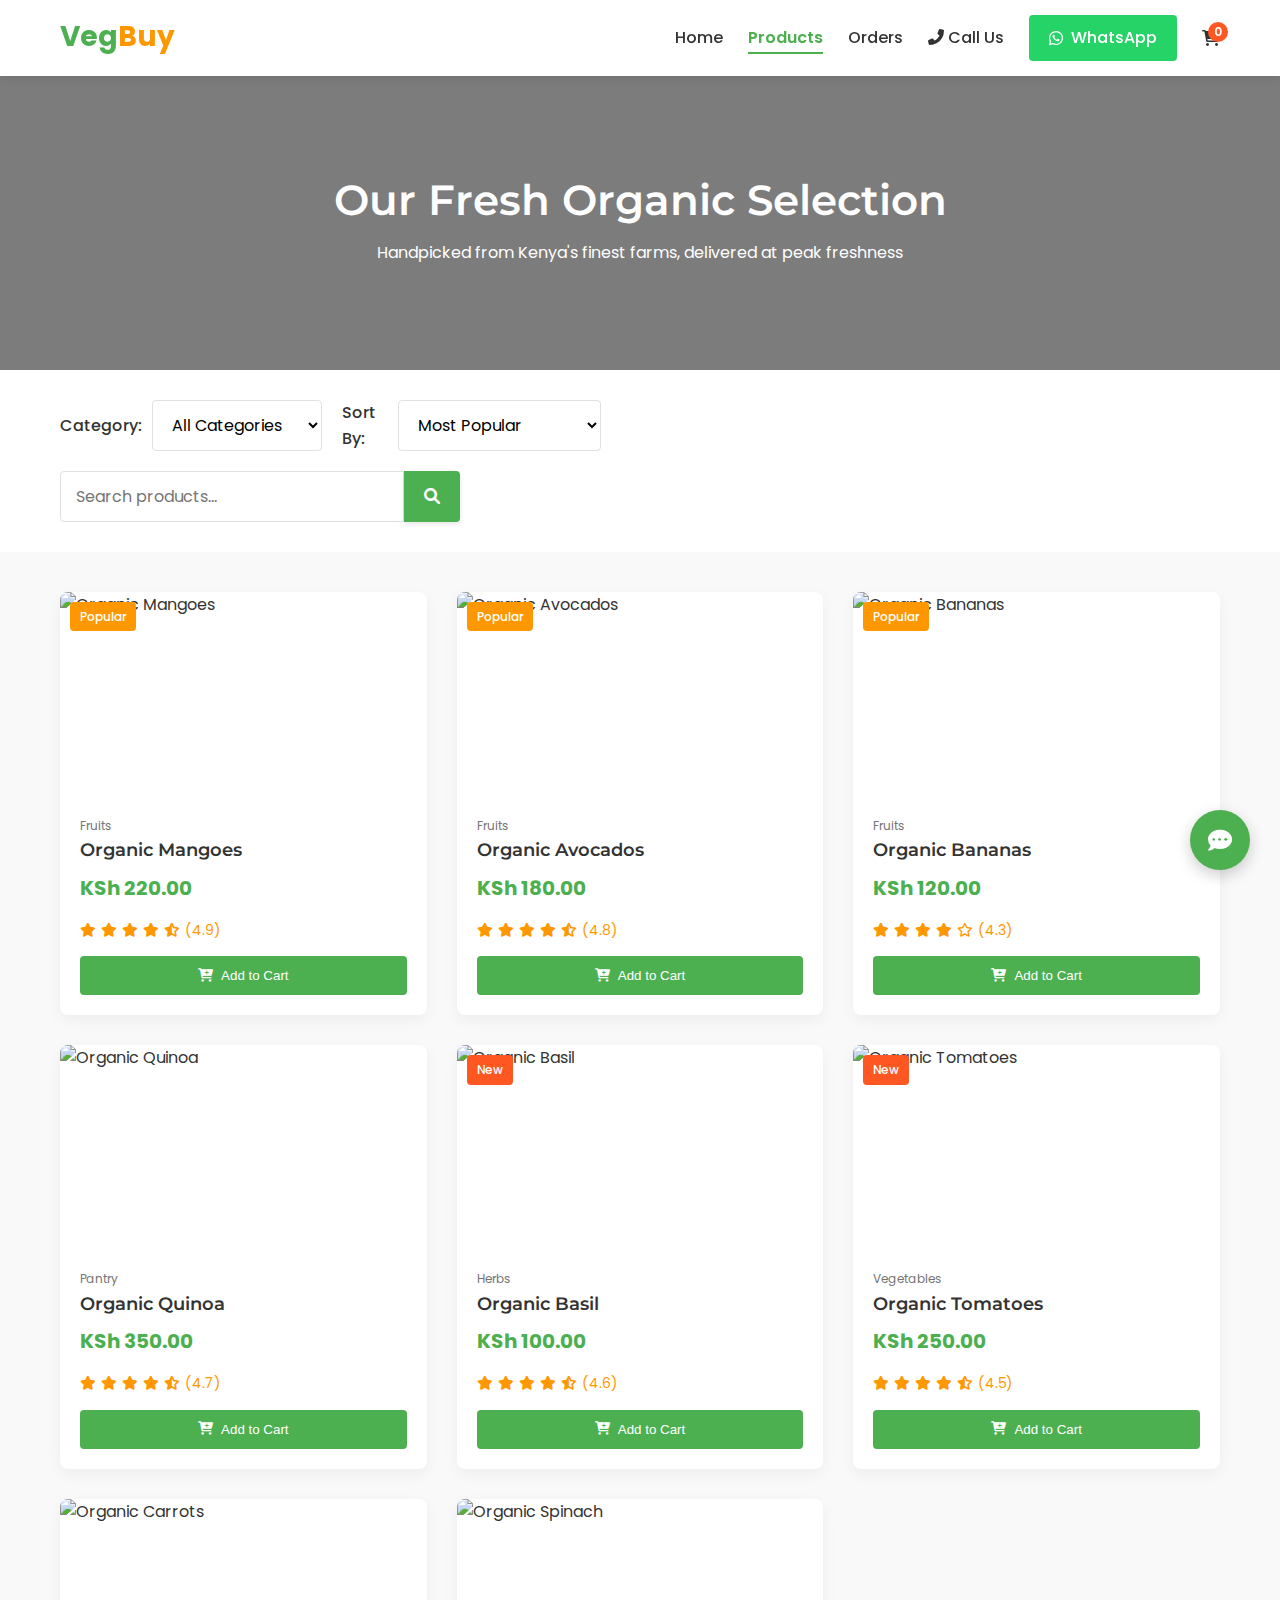
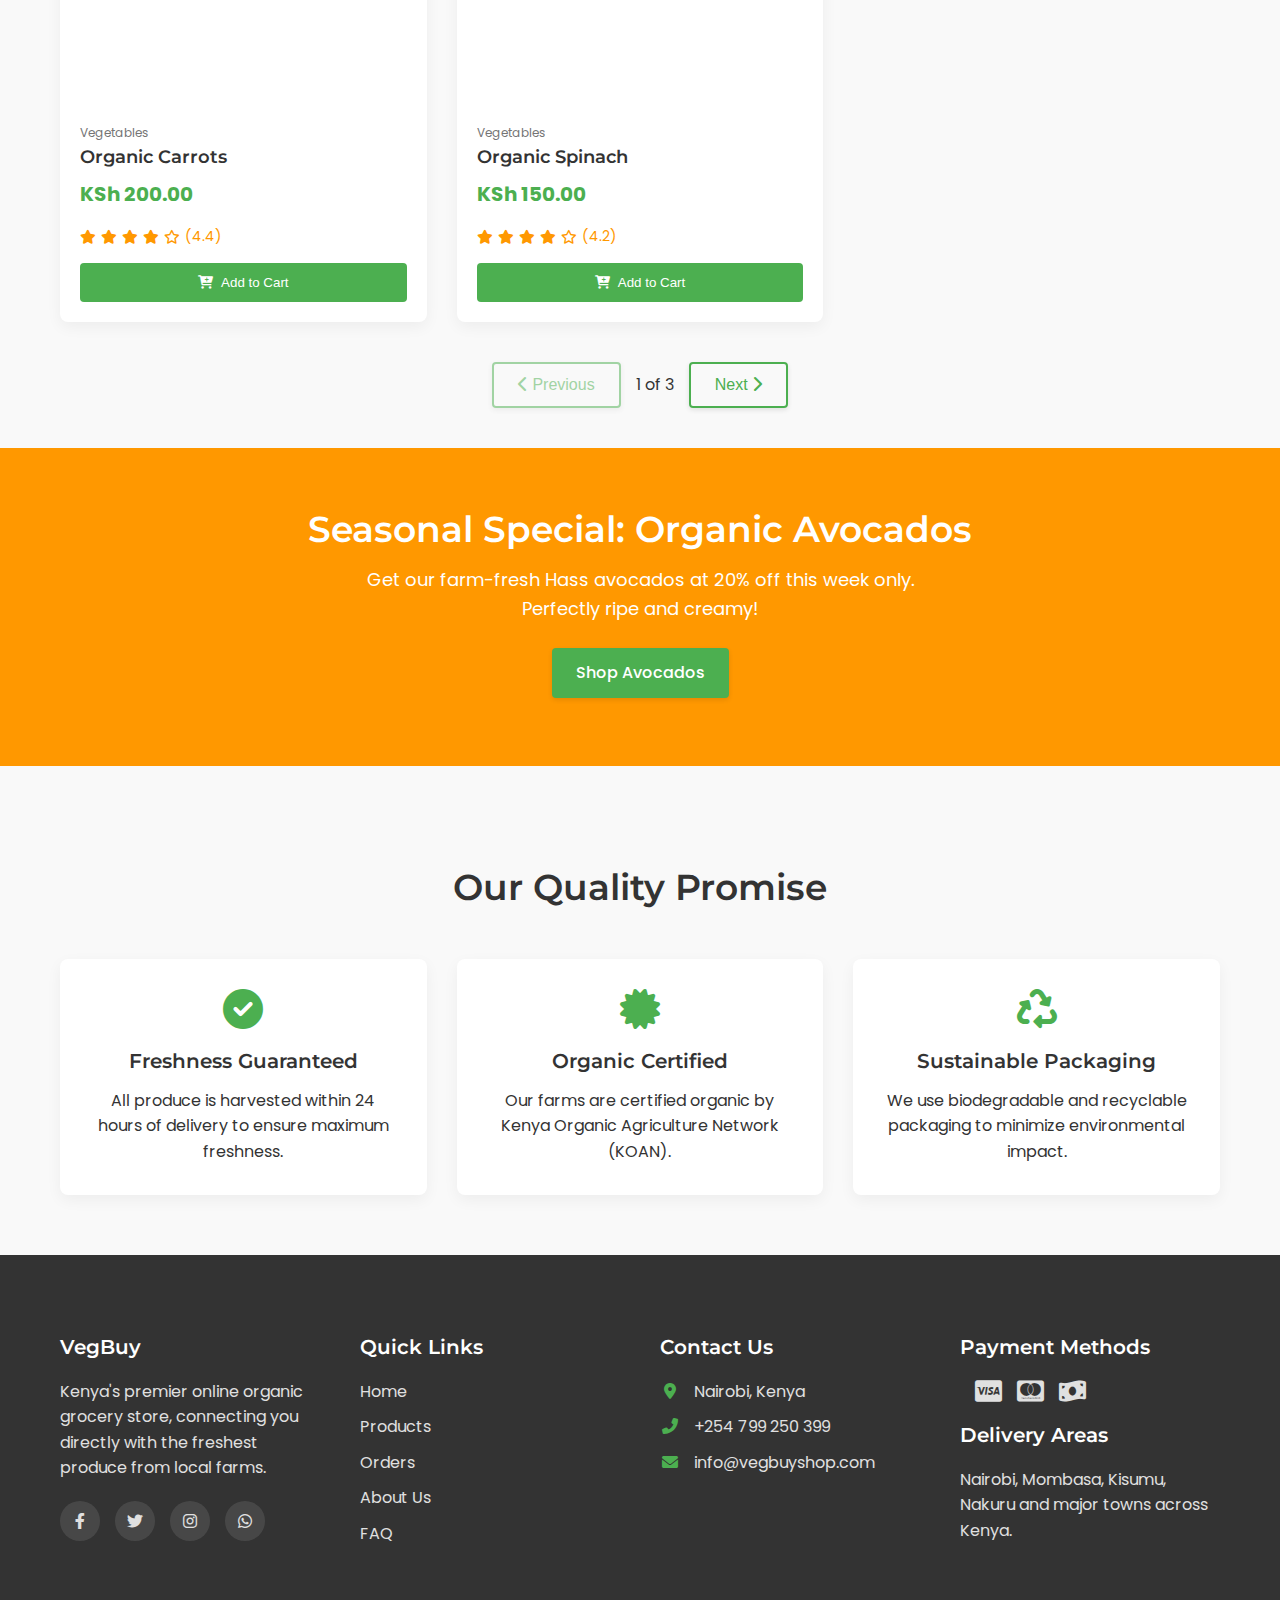
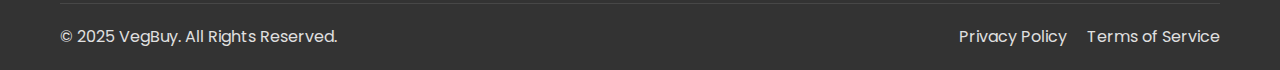
==== commit 6d807ea3: "last commit" ====
--- a/products.html
+++ b/products.html
@@ -3,420 +3,206 @@
 <head>
     <meta charset="UTF-8">
     <meta name="viewport" content="width=device-width, initial-scale=1.0">
-    <title>Our Products | VegBuy - Fresh Groceries Delivered in Kenya</title>
-    <link rel="stylesheet" href="style.css">
-    <!-- SEO Meta Tags -->
-    <meta name="description" content="Browse VegBuy's fresh grocery products - fruits, vegetables, and pantry essentials. Kenya's best online grocery store with same-day delivery in Nairobi, Mombasa & Kisumu.">
-    <meta name="keywords" content="fresh fruits Kenya, vegetables Nairobi, grocery delivery, online supermarket Kenya, farm fresh produce, best prices Nairobi">
-    <meta name="author" content="VegBuy Kenya">
-    <meta name="robots" content="index, follow">
-    <link rel="canonical" href="https://vegbuy.co.ke/products" />
-
-    <!-- Open Graph / Facebook -->
-    <meta property="og:type" content="website">
-    <meta property="og:url" content="https://vegbuy.co.ke/products">
-    <meta property="og:title" content="Fresh Grocery Products | VegBuy Kenya">
-    <meta property="og:description" content="Browse our selection of fresh fruits, vegetables and pantry essentials with same-day delivery across Kenya.">
-    <meta property="og:image" content="https://vegbuy.co.ke/images/products-preview.jpg">
-
-    <!-- Twitter -->
-    <meta property="twitter:card" content="summary_large_image">
-    <meta property="twitter:url" content="https://vegbuy.co.ke/products">
-    <meta property="twitter:title" content="Fresh Grocery Products | VegBuy Kenya">
-    <meta property="twitter:description" content="Browse our selection of fresh fruits, vegetables and pantry essentials with same-day delivery across Kenya.">
-    <meta property="twitter:image" content="https://vegbuy.co.ke/images/products-preview.jpg">
-
-    <!-- Favicon -->
-    <link rel="apple-touch-icon" sizes="180x180" href="/apple-touch-icon.png">
-    <link rel="icon" type="image/png" sizes="32x32" href="/favicon-32x32.png">
-    <link rel="icon" type="image/png" sizes="16x16" href="/favicon-16x16.png">
-    <link rel="manifest" href="/site.webmanifest">
-    <link rel="stylesheet" href="https://cdnjs.cloudflare.com/ajax/libs/font-awesome/6.4.0/css/all.min.css">
-    <link rel="preconnect" href="https://fonts.googleapis.com">
-    <link rel="preconnect" href="https://fonts.gstatic.com" crossorigin>
-    <link href="https://fonts.googleapis.com/css2?family=Poppins:wght@300;400;500;600;700&family=Roboto:wght@400;500;700&display=swap" rel="stylesheet">
+    <meta name="description" content="Browse VegBuy's selection of fresh organic vegetables, fruits, and pantry staples. Farm-fresh quality delivered to your doorstep in Kenya.">
+    <meta name="keywords" content="organic vegetables Kenya, fresh fruits Nairobi, grocery delivery Kenya, healthy food delivery, online grocery shopping">
+    <title>Products - VegBuy | Fresh Organic Groceries</title>
+    <link rel="stylesheet" href="https://cdnjs.cloudflare.com/ajax/libs/font-awesome/6.0.0-beta3/css/all.min.css">
+    <link href="https://fonts.googleapis.com/css2?family=Poppins:wght@300;400;500;600;700&family=Montserrat:wght@400;500;600;700&display=swap" rel="stylesheet">
+    <link rel="stylesheet" href="css/style.css">
+    <link rel="icon" href="images/favicon.ico" type="image/x-icon">
 </head>
 <body>
-    <header class="main-header">
-        <div class="header-container">
-            <a href="index.html" class="logo">
-                <img src="https://vegbuy.co.ke/images/logo.png" alt="VegBuy Logo" class="logo-img">
-                <span class="logo-text">VegBuy</span>
-            </a>
-            
-            <button class="mobile-menu-toggle" aria-label="Toggle navigation">
-                <span class="hamburger-line"></span>
-                <span class="hamburger-line"></span>
-                <span class="hamburger-line"></span>
-            </button>
-            
-            <nav class="primary-nav">
-                <ul class="nav-list">
-                    <li class="nav-item"><a href="index.html" class="nav-link">Home</a></li>
-                    <li class="nav-item"><a href="products.html" class="nav-link active">Products</a></li>
-                    <li class="nav-item"><a href="order.html" class="nav-link">Order Now</a></li>
-                    <li class="nav-item"><a href="#testimonials" class="nav-link">Reviews</a></li>
-                    <li class="nav-item"><a href="#about" class="nav-link">About Us</a></li>
+    <!-- Header Section -->
+    <header class="header">
+        <div class="container">
+            <div class="logo">
+                <a href="index.html">
+                    <span class="veg">Veg</span><span class="buy">Buy</span>
+                </a>
+            </div>
+            <nav class="navbar">
+                <ul>
+                    <li><a href="index.html">Home</a></li>
+                    <li><a href="products.html" class="active">Products</a></li>
+                    <li><a href="orders.html">Orders</a></li>
+                    <li><a href="tel:+254799250399"><i class="fas fa-phone-alt"></i> Call Us</a></li>
+                    <li><a href="https://wa.me/254799250399" class="whatsapp-btn"><i class="fab fa-whatsapp"></i> WhatsApp</a></li>
+                    <li><a href="orders.html" class="cart-icon"><i class="fas fa-shopping-cart"></i> <span id="cart-count">0</span></a></li>
                 </ul>
             </nav>
-            
-            <div class="header-actions">
-                <div class="search-container">
-                    <input type="text" placeholder="Search products..." id="header-search">
-                    <button id="header-search-btn"><i class="fas fa-search"></i></button>
-                </div>
-                <div class="header-cta">
-                    <a href="tel:+254700123456" class="cta-button phone-button">
-                        <i class="fas fa-phone"></i> Call Now
-                    </a>
-                    <a href="order.html" class="cta-button order-button">
-                        <i class="fas fa-shopping-cart"></i> Order
-                    </a>
-                </div>
+            <div class="mobile-menu-btn">
+                <i class="fas fa-bars"></i>
             </div>
         </div>
     </header>
 
-    <section class="price-header">
-        <div class="content-container">
-            <div class="breadcrumbs">
-                <a href="index.html">Home</a> / <span>Products</span>
-            </div>
-            <h1>Our Fresh Products <span class="price-emoji">🥦🍎</span></h1>
-            <p class="price-update">Market prices updated daily at 6:00 AM</p>
-            
-            <div class="search-filter-container">
-                <div class="search-container large">
-                    <input type="text" id="search-input" placeholder="Search products (e.g., apples, sukuma, eggs)">
-                    <button id="search-btn"><i class="fas fa-search"></i></button>
-                </div>
-                <div class="filter-options">
-                    <div class="filter-group">
-                        <label for="sort-by">Sort by:</label>
-                        <select id="sort-by">
-                            <option value="popular">Most Popular</option>
-                            <option value="price-low">Price: Low to High</option>
-                            <option value="price-high">Price: High to Low</option>
-                            <option value="name">Name: A-Z</option>
-                        </select>
-                    </div>
-                    <div class="filter-group">
-                        <label for="price-range">Price range:</label>
-                        <select id="price-range">
-                            <option value="all">All Prices</option>
-                            <option value="0-50">Under Ksh 50</option>
-                            <option value="50-100">Ksh 50-100</option>
-                            <option value="100-200">Ksh 100-200</option>
-                            <option value="200-500">Ksh 200-500</option>
-                            <option value="500+">Over Ksh 500</option>
-                        </select>
-                    </div>
-                </div>
-            </div>
-            
-            <div class="quick-order-banner">
-                <div class="banner-content">
-                    <h3>Need help with your order?</h3>
-                    <p>Our team is ready to assist you with any questions about our products.</p>
-                </div>
-                <div class="banner-actions">
-                    <a href="tel:+254700123456" class="secondary-btn"><i class="fas fa-phone"></i> Call Us</a>
-                    <a href="order.html" class="primary-btn"><i class="fas fa-shopping-cart"></i> Quick Order</a>
-                </div>
-            </div>
-        </div>
-    </section>
-
-    <section class="price-listing">
-        <div class="content-container">
-            <div class="category-tabs">
-                <button class="tab-btn active" data-category="all">All Items</button>
-                <button class="tab-btn" data-category="fruits">Fruits</button>
-                <button class="tab-btn" data-category="vegetables">Vegetables</button>
-                <button class="tab-btn" data-category="pantry">Pantry</button>
-                <button class="tab-btn" data-category="specials">Specials</button>
-            </div>
-            
-            <div class="product-grid">
-                <article class="product-card" data-category="fruits" data-name="apples" data-keywords="fruit apple red delicious" data-price="50">
-                    <div class="product-badge">Best Seller</div>
-                    <div class="product-img" style="background-image: url('https://images.unsplash.com/photo-1568702846914-96b305d2aaeb?ixlib=rb-4.0.3&ixid=M3wxMjA3fDB8MHxwaG90by1wYWdlfHx8fGVufDB8fHx8fA%3D%3D&auto=format&fit=crop&w=500&q=80')"></div>
-                    <h3>Apples (Red Delicious)</h3>
-                    <p class="product-price">Ksh 50 <span class="price-unit">/pc</span></p>
-                    <div class="product-meta">
-                        <p class="stock-status in-stock"><i class="fas fa-check-circle"></i> In Stock</p>
-                        <p class="product-origin"><i class="fas fa-map-marker-alt"></i> Kenya Highlands</p>
-                    </div>
-                    <div class="product-actions">
-                        <div class="quantity-selector">
-                            <button class="quantity-minus"><i class="fas fa-minus"></i></button>
-                            <input type="number" value="1" min="1" class="quantity-input">
-                            <button class="quantity-plus"><i class="fas fa-plus"></i></button>
-                        </div>
-                        <button class="add-to-cart">Add to Cart</button>
-                    </div>
-                </article>
-                
-                <article class="product-card" data-category="vegetables" data-name="sukuma wiki" data-keywords="vegetable sukuma greens" data-price="30">
-                    <div class="product-badge">Local Favorite</div>
-                    <div class="product-img" style="background-image: url('https://images.unsplash.com/photo-1576045057995-568f588f82fb?ixlib=rb-4.0.3&ixid=M3wxMjA3fDB8MHxwaG90by1wYWdlfHx8fGVufDB8fHx8fA%3D%3D&auto=format&fit=crop&w=500&q=80')"></div>
-                    <h3>Sukuma Wiki (Bunch)</h3>
-                    <p class="product-price">Ksh 30 <span class="price-unit">/bunch</span></p>
-                    <div class="product-meta">
-                        <p class="stock-status in-stock"><i class="fas fa-check-circle"></i> In Stock</p>
-                        <p class="product-origin"><i class="fas fa-map-marker-alt"></i> Local Farm</p>
-                    </div>
-                    <div class="product-actions">
-                        <div class="quantity-selector">
-                            <button class="quantity-minus"><i class="fas fa-minus"></i></button>
-                            <input type="number" value="1" min="1" class="quantity-input">
-                            <button class="quantity-plus"><i class="fas fa-plus"></i></button>
-                        </div>
-                        <button class="add-to-cart">Add to Cart</button>
-                    </div>
-                </article>
-                
-                <article class="product-card" data-category="vegetables" data-name="onions" data-keywords="vegetable onion red" data-price="20">
-                    <div class="product-badge">Organic</div>
-                    <div class="product-img" style="background-image: url('https://images.unsplash.com/photo-1580201092675-a0a6a6cafbb1?ixlib=rb-4.0.3&ixid=M3wxMjA3fDB8MHxwaG90by1wYWdlfHx8fGVufDB8fHx8fA%3D%3D&auto=format&fit=crop&w=500&q=80')"></div>
-                    <h3>Onions (Red)</h3>
-                    <p class="product-price">Ksh 20 <span class="price-unit">/pc</span></p>
-                    <div class="product-meta">
-                        <p class="stock-status in-stock"><i class="fas fa-check-circle"></i> In Stock</p>
-                        <p class="product-origin"><i class="fas fa-map-marker-alt"></i> Local Farm</p>
-                    </div>
-                    <div class="product-actions">
-                        <div class="quantity-selector">
-                            <button class="quantity-minus"><i class="fas fa-minus"></i></button>
-                            <input type="number" value="1" min="1" class="quantity-input">
-                            <button class="quantity-plus"><i class="fas fa-plus"></i></button>
-                        </div>
-                        <button class="add-to-cart">Add to Cart</button>
-                    </div>
-                </article>
-                
-                <article class="product-card" data-category="pantry" data-name="eggs" data-keywords="pantry egg tray" data-price="350">
-                    <div class="product-badge">New Arrival</div>
-                    <div class="product-img" style="background-image: url('https://images.unsplash.com/photo-1587486913049-53fc88980cfc?ixlib=rb-4.0.3&ixid=M3wxMjA3fDB8MHxwaG90by1wYWdlfHx8fGVufDB8fHx8fA%3D%3D&auto=format&fit=crop&w=500&q=80')"></div>
-                    <h3>Eggs (Tray)</h3>
-                    <p class="product-price">Ksh 350 <span class="price-unit">/tray</span></p>
-                    <div class="product-meta">
-                        <p class="stock-status in-stock"><i class="fas fa-check-circle"></i> In Stock</p>
-                        <p class="product-origin"><i class="fas fa-map-marker-alt"></i> Free Range Farm</p>
-                    </div>
-                    <div class="product-actions">
-                        <div class="quantity-selector">
-                            <button class="quantity-minus"><i class="fas fa-minus"></i></button>
-                            <input type="number" value="1" min="1" class="quantity-input">
-                            <button class="quantity-plus"><i class="fas fa-plus"></i></button>
-                        </div>
-                        <button class="add-to-cart">Add to Cart</button>
-                    </div>
-                </article>
-                
-                <article class="product-card" data-category="fruits" data-name="bananas" data-keywords="fruit banana" data-price="15">
-                    <div class="product-img" style="background-image: url('https://images.unsplash.com/photo-1571771894821-ce9b6c11b08e?ixlib=rb-4.0.3&ixid=M3wxMjA3fDB8MHxwaG90by1wYWdlfHx8fGVufDB8fHx8fA%3D%3D&auto=format&fit=crop&w=500&q=80')"></div>
-                    <h3>Bananas (Ripe)</h3>
-                    <p class="product-price">Ksh 15 <span class="price-unit">/pc</span></p>
-                    <div class="product-meta">
-                        <p class="stock-status in-stock"><i class="fas fa-check-circle"></i> In Stock</p>
-                        <p class="product-origin"><i class="fas fa-map-marker-alt"></i> Coastal Kenya</p>
-                    </div>
-                    <div class="product-actions">
-                        <div class="quantity-selector">
-                            <button class="quantity-minus"><i class="fas fa-minus"></i></button>
-                            <input type="number" value="1" min="1" class="quantity-input">
-                            <button class="quantity-plus"><i class="fas fa-plus"></i></button>
-                        </div>
-                        <button class="add-to-cart">Add to Cart</button>
-                    </div>
-                </article>
-                
-                <article class="product-card" data-category="vegetables" data-name="tomatoes" data-keywords="vegetable tomato" data-price="40">
-                    <div class="product-img" style="background-image: url('https://images.unsplash.com/photo-1594282408481-1c605556ad4f?ixlib=rb-4.0.3&ixid=M3wxMjA3fDB8MHxwaG90by1wYWdlfHx8fGVufDB8fHx8fA%3D%3D&auto=format&fit=crop&w=500&q=80')"></div>
-                    <h3>Tomatoes (1kg)</h3>
-                    <p class="product-price">Ksh 40 <span class="price-unit">/kg</span></p>
-                    <div class="product-meta">
-                        <p class="stock-status in-stock"><i class="fas fa-check-circle"></i> In Stock</p>
-                        <p class="product-origin"><i class="fas fa-map-marker-alt"></i> Local Farm</p>
-                    </div>
-                    <div class="product-actions">
-                        <div class="quantity-selector">
-                            <button class="quantity-minus"><i class="fas fa-minus"></i></button>
-                            <input type="number" value="1" min="1" class="quantity-input">
-                            <button class="quantity-plus"><i class="fas fa-plus"></i></button>
-                        </div>
-                        <button class="add-to-cart">Add to Cart</button>
-                    </div>
-                </article>
-                
-                <article class="product-card" data-category="fruits" data-name="avocados" data-keywords="fruit avocado" data-price="30">
-                    <div class="product-badge">Seasonal</div>
-                    <div class="product-img" style="background-image: url('https://images.unsplash.com/photo-1601493700631-2b16ec4b4716?ixlib=rb-4.0.3&ixid=M3wxMjA3fDB8MHxwaG90by1wYWdlfHx8fGVufDB8fHx8fA%3D%3D&auto=format&fit=crop&w=500&q=80')"></div>
-                    <h3>Avocados (Hass)</h3>
-                    <p class="product-price">Ksh 30 <span class="price-unit">/pc</span></p>
-                    <div class="product-meta">
-                        <p class="stock-status in-stock"><i class="fas fa-check-circle"></i> In Stock</p>
-                        <p class="product-origin"><i class="fas fa-map-marker-alt"></i> Central Kenya</p>
-                    </div>
-                    <div class="product-actions">
-                        <div class="quantity-selector">
-                            <button class="quantity-minus"><i class="fas fa-minus"></i></button>
-                            <input type="number" value="1" min="1" class="quantity-input">
-                            <button class="quantity-plus"><i class="fas fa-plus"></i></button>
-                        </div>
-                        <button class="add-to-cart">Add to Cart</button>
-                    </div>
-                </article>
-                
-                <article class="product-card" data-category="pantry" data-name="cooking oil" data-keywords="pantry oil cooking" data-price="300">
-                    <div class="product-img" style="background-image: url('https://images.unsplash.com/photo-1603569283847-aa295f0d016a?ixlib=rb-4.0.3&ixid=M3wxMjA3fDB8MHxwaG90by1wYWdlfHx8fGVufDB8fHx8fA%3D%3D&auto=format&fit=crop&w=500&q=80')"></div>
-                    <h3>Cooking Oil (1L)</h3>
-                    <p class="product-price">Ksh 300 <span class="price-unit">/liter</span></p>
-                    <div class="product-meta">
-                        <p class="stock-status in-stock"><i class="fas fa-check-circle"></i> In Stock</p>
-                        <p class="product-origin"><i class="fas fa-map-marker-alt"></i> Local</p>
-                    </div>
-                    <div class="product-actions">
-                        <div class="quantity-selector">
-                            <button class="quantity-minus"><i class="fas fa-minus"></i></button>
-                            <input type="number" value="1" min="1" class="quantity-input">
-                            <button class="quantity-plus"><i class="fas fa-plus"></i></button>
-                        </div>
-                        <button class="add-to-cart">Add to Cart</button>
-                    </div>
-                </article>
-                
-                <article class="product-card" data-category="pantry" data-name="tea leaves" data-keywords="pantry tea" data-price="120">
-                    <div class="product-badge">Kenyan Classic</div>
-                    <div class="product-img" style="background-image: url('https://images.unsplash.com/photo-1558160074-4d7d8bdf4256?ixlib=rb-4.0.3&ixid=M3wxMjA3fDB8MHxwaG90by1wYWdlfHx8fGVufDB8fHx8fA%3D%3D&auto=format&fit=crop&w=500&q=80')"></div>
-                    <h3>Tea Leaves (100g)</h3>
-                    <p class="product-price">Ksh 120 <span class="price-unit">/pack</span></p>
-                    <div class="product-meta">
-                        <p class="stock-status in-stock"><i class="fas fa-check-circle"></i> In Stock</p>
-                        <p class="product-origin"><i class="fas fa-map-marker-alt"></i> Kericho, Kenya</p>
-                    </div>
-                    <div class="product-actions">
-                        <div class="quantity-selector">
-                            <button class="quantity-minus"><i class="fas fa-minus"></i></button>
-                            <input type="number" value="1" min="1" class="quantity-input">
-                            <button class="quantity-plus"><i class="fas fa-plus"></i></button>
-                        </div>
-                        <button class="add-to-cart">Add to Cart</button>
-                    </div>
-                </article>
-                
-                <article class="product-card" data-category="specials" data-name="organic vegetables" data-keywords="organic vegetable bundle" data-price="600">
-                    <div class="product-badge">Weekly Special</div>
-                    <div class="product-img" style="background-image: url('https://images.unsplash.com/photo-1542838132-92c53300491e?ixlib=rb-4.0.3&ixid=M3wxMjA3fDB8MHxwaG90by1wYWdlfHx8fGVufDB8fHx8fA%3D%3D&auto=format&fit=crop&w=500&q=80')"></div>
-                    <h3>Organic Vegetable Bundle</h3>
-                    <p class="product-price">Ksh 600 <span class="price-unit">/bundle</span></p>
-                    <div class="product-meta">
-                        <p class="stock-status in-stock"><i class="fas fa-check-circle"></i> In Stock</p>
-                        <p class="product-origin"><i class="fas fa-map-marker-alt"></i> Organic Farms</p>
-                    </div>
-                    <div class="product-actions">
-                        <div class="quantity-selector">
-                            <button class="quantity-minus"><i class="fas fa-minus"></i></button>
-                            <input type="number" value="1" min="1" class="quantity-input">
-                            <button class="quantity-plus"><i class="fas fa-plus"></i></button>
-                        </div>
-                        <button class="add-to-cart">Add to Cart</button>
-                    </div>
-                </article>
-            </div>
-        </div>
-    </section>
-
-    <section class="order-cta">
-        <div class="content-container">
-            <div class="cta-content">
-                <h2>Ready to place your order?</h2>
-                <p>Simply fill out our order form with the items you need and your delivery details. We'll confirm your order within 1 hour!</p>
-            </div>
-            <div class="cta-buttons">
-                <a href="order.html" class="primary-btn large">Order Now <i class="fas fa-arrow-right"></i></a>
-                <a href="tel:+254700123456" class="secondary-btn large"><i class="fas fa-phone"></i> Call to Order</a>
-            </div>
-        </div>
-    </section>
-
-    <section class="delivery-info">
-        <div class="content-container">
-            <div class="info-card">
-                <i class="fas fa-truck"></i>
-                <h3>Fast Delivery</h3>
-                <p>Same-day delivery available for orders before 2PM</p>
-            </div>
-            <div class="info-card">
-                <i class="fas fa-shield-alt"></i>
-                <h3>Quality Guarantee</h3>
-                <p>100% satisfaction or your money back</p>
-            </div>
-            <div class="info-card">
-                <i class="fas fa-money-bill-wave"></i>
-                <h3>Best Prices</h3>
-                <p>Direct from farm prices with no middlemen</p>
-            </div>
-        </div>
-    </section>
-
-    <footer class="main-footer">
-        <div class="content-container">
+    <!-- Products Hero Section -->
+    <section class="products-hero">
+        <div class="container">
+            <h1>Our Fresh Organic Selection</h1>
+            <p>Handpicked from Kenya's finest farms, delivered at peak freshness</p>
+        </div>
+    </section>
+
+    <!-- Products Filter Section -->
+    <section class="products-filter">
+        <div class="container">
+            <div class="filter-options">
+                <div class="filter-group">
+                    <label for="category-filter">Category:</label>
+                    <select id="category-filter" class="form-select">
+                        <option value="all">All Categories</option>
+                        <option value="vegetables">Vegetables</option>
+                        <option value="fruits">Fruits</option>
+                        <option value="herbs">Herbs & Spices</option>
+                        <option value="pantry">Pantry Staples</option>
+                    </select>
+                </div>
+                <div class="filter-group">
+                    <label for="sort-by">Sort By:</label>
+                    <select id="sort-by" class="form-select">
+                        <option value="popular">Most Popular</option>
+                        <option value="price-low">Price: Low to High</option>
+                        <option value="price-high">Price: High to Low</option>
+                        <option value="newest">Newest Arrivals</option>
+                    </select>
+                </div>
+            </div>
+            <div class="search-box">
+                <input type="text" id="product-search" placeholder="Search products..." class="form-input">
+                <button id="search-btn" class="btn btn-primary"><i class="fas fa-search"></i></button>
+            </div>
+        </div>
+    </section>
+
+    <!-- Products Grid Section -->
+    <section class="products-grid">
+        <div class="container">
+            <div class="products-container">
+                <!-- Product items will be loaded here via JavaScript -->
+            </div>
+            <div class="pagination">
+                <button class="btn btn-secondary prev-page" disabled><i class="fas fa-chevron-left"></i> Previous</button>
+                <span class="page-numbers">1 of 3</span>
+                <button class="btn btn-secondary next-page">Next <i class="fas fa-chevron-right"></i></button>
+            </div>
+        </div>
+    </section>
+
+    <!-- Seasonal Offer Section -->
+    <section class="seasonal-offer">
+        <div class="container">
+            <div class="offer-content">
+                <h2>Seasonal Special: Organic Avocados</h2>
+                <p>Get our farm-fresh Hass avocados at 20% off this week only. Perfectly ripe and creamy!</p>
+                <a href="#" class="btn btn-primary">Shop Avocados</a>
+            </div>
+        </div>
+    </section>
+
+    <!-- Quality Assurance Section -->
+    <section class="quality-assurance">
+        <div class="container">
+            <h2>Our Quality Promise</h2>
+            <div class="quality-features">
+                <div class="quality-feature">
+                    <i class="fas fa-check-circle"></i>
+                    <h3>Freshness Guaranteed</h3>
+                    <p>All produce is harvested within 24 hours of delivery to ensure maximum freshness.</p>
+                </div>
+                <div class="quality-feature">
+                    <i class="fas fa-certificate"></i>
+                    <h3>Organic Certified</h3>
+                    <p>Our farms are certified organic by Kenya Organic Agriculture Network (KOAN).</p>
+                </div>
+                <div class="quality-feature">
+                    <i class="fas fa-recycle"></i>
+                    <h3>Sustainable Packaging</h3>
+                    <p>We use biodegradable and recyclable packaging to minimize environmental impact.</p>
+                </div>
+            </div>
+        </div>
+    </section>
+
+    <!-- Footer Section -->
+    <footer class="footer">
+        <div class="container">
             <div class="footer-grid">
-                <div class="footer-about">
+                <div class="footer-col">
                     <h3>VegBuy</h3>
-                    <p>Your trusted online grocery store bringing farm-fresh produce directly to your doorstep since 2020.</p>
+                    <p>Kenya's premier online organic grocery store, connecting you directly with the freshest produce from local farms.</p>
                     <div class="social-links">
                         <a href="#"><i class="fab fa-facebook-f"></i></a>
                         <a href="#"><i class="fab fa-twitter"></i></a>
                         <a href="#"><i class="fab fa-instagram"></i></a>
-                        <a href="#"><i class="fab fa-whatsapp"></i></a>
+                        <a href="https://wa.me/254799250399"><i class="fab fa-whatsapp"></i></a>
                     </div>
                 </div>
-                <div class="footer-links">
+                <div class="footer-col">
                     <h3>Quick Links</h3>
                     <ul>
                         <li><a href="index.html">Home</a></li>
                         <li><a href="products.html">Products</a></li>
-                        <li><a href="order.html">Order Now</a></li>
-                        <li><a href="#testimonials">Customer Reviews</a></li>
-                        <li><a href="#about">About Us</a></li>
-                        <li><a href="#">Delivery Areas</a></li>
+                        <li><a href="orders.html">Orders</a></li>
+                        <li><a href="#">About Us</a></li>
+                        <li><a href="#">FAQ</a></li>
                     </ul>
                 </div>
-                <div class="footer-links">
-                    <h3>Information</h3>
-                    <ul>
-                        <li><a href="#">Privacy Policy</a></li>
-                        <li><a href="#">Terms & Conditions</a></li>
-                        <li><a href="#">FAQs</a></li>
-                        <li><a href="#">Returns Policy</a></li>
-                        <li><a href="#">Farmers Partnership</a></li>
-                    </ul>
-                </div>
-                <div class="footer-contact">
+                <div class="footer-col">
                     <h3>Contact Us</h3>
                     <ul>
-                        <li><i class="fas fa-phone"></i> +254 700 123 456</li>
-                        <li><i class="fas fa-envelope"></i> orders@vegbuy.co.ke</li>
                         <li><i class="fas fa-map-marker-alt"></i> Nairobi, Kenya</li>
-                        <li><i class="fas fa-clock"></i> Mon-Sun: 7:00 AM - 8:00 PM</li>
+                        <li><i class="fas fa-phone-alt"></i> +254 799 250 399</li>
+                        <li><i class="fas fa-envelope"></i> info@vegbuyshop.com</li>
                     </ul>
                 </div>
+                <div class="footer-col">
+                    <h3>Payment Methods</h3>
+                    <div class="payment-methods">
+                        <i class="fab fa-cc-mpesa"></i>
+                        <i class="fab fa-cc-visa"></i>
+                        <i class="fab fa-cc-mastercard"></i>
+                        <i class="fas fa-money-bill-wave"></i>
+                    </div>
+                    <h3>Delivery Areas</h3>
+                    <p>Nairobi, Mombasa, Kisumu, Nakuru and major towns across Kenya.</p>
+                </div>
             </div>
             <div class="footer-bottom">
-                <p>&copy; 2023 VegBuy. All rights reserved.</p>
-                <div class="payment-methods">
-                    <i class="fab fa-cc-mpesa"></i>
-                    <i class="fab fa-cc-visa"></i>
-                    <i class="fab fa-cc-mastercard"></i>
-                    <i class="fas fa-money-bill-wave"></i>
+                <p>&copy; 2025 VegBuy. All Rights Reserved.</p>
+                <div class="footer-links">
+                    <a href="#">Privacy Policy</a>
+                    <a href="#">Terms of Service</a>
                 </div>
             </div>
         </div>
     </footer>
 
-    <script src="script.js"></script>
+    <!-- Chatbot Widget -->
+    <div class="chatbot-container">
+        <div class="chatbot-header">
+            <h4>VegBuy Assistant</h4>
+            <button class="close-chatbot"><i class="fas fa-times"></i></button>
+        </div>
+        <div class="chatbot-messages" id="chatbot-messages">
+            <div class="chatbot-message chatbot-response">
+                <p>Hello! I'm your VegBuy assistant. How can I help you with our products?</p>
+            </div>
+        </div>
+        <div class="chatbot-input">
+            <input type="text" id="chatbot-input" placeholder="Type your message...">
+            <button id="send-message" class="btn btn-primary"><i class="fas fa-paper-plane"></i></button>
+        </div>
+    </div>
+    <button class="chatbot-toggle">
+        <i class="fas fa-comment-dots"></i>
+    </button>
+
+    <!-- JavaScript Files -->
+    <script src="js/script.js"></script>
+    <script src="js/cart.js"></script>
+    <script src="js/form.js"></script>
+    <script src="js/chatbot.js"></script>
+    <script src="js/products.js"></script>
 </body>
 </html>--- a/css/style.css
+++ b/css/style.css
@@ -0,0 +1,1721 @@
+/* Base Styles */
+:root {
+    --primary-color: #4CAF50;
+    --primary-dark: #388E3C;
+    --primary-light: #C8E6C9;
+    --secondary-color: #FF9800;
+    --accent-color: #FF5722;
+    --dark-color: #333;
+    --light-color: #f9f9f9;
+    --gray-color: #757575;
+    --light-gray: #e0e0e0;
+    --white: #ffffff;
+    --black: #000000;
+    --success-color: #4CAF50;
+    --error-color: #F44336;
+    --warning-color: #FFC107;
+    --info-color: #2196F3;
+}
+
+* {
+    margin: 0;
+    padding: 0;
+    box-sizing: border-box;
+}
+
+body {
+    font-family: 'Poppins', sans-serif;
+    line-height: 1.6;
+    color: var(--dark-color);
+    background-color: var(--light-color);
+    overflow-x: hidden;
+}
+
+h1, h2, h3, h4, h5, h6 {
+    font-family: 'Montserrat', sans-serif;
+    font-weight: 600;
+    line-height: 1.2;
+}
+
+a {
+    text-decoration: none;
+    color: inherit;
+}
+
+ul {
+    list-style: none;
+}
+
+img {
+    max-width: 100%;
+    height: auto;
+}
+
+.container {
+    width: 100%;
+    max-width: 1200px;
+    margin: 0 auto;
+    padding: 0 20px;
+}
+
+/* Button Styles */
+.btn {
+    display: inline-block;
+    padding: 12px 24px;
+    border-radius: 4px;
+    font-weight: 500;
+    text-align: center;
+    transition: all 0.3s ease;
+    cursor: pointer;
+    border: none;
+    font-size: 16px;
+    position: relative;
+    overflow: hidden;
+}
+
+.btn-primary {
+    background-color: var(--primary-color);
+    color: var(--white);
+    box-shadow: 0 2px 5px rgba(0,0,0,0.1);
+}
+
+.btn-primary:hover {
+    background-color: var(--primary-dark);
+    transform: translateY(-2px);
+    box-shadow: 0 4px 8px rgba(0,0,0,0.15);
+}
+
+.btn-primary:active {
+    transform: translateY(0);
+    box-shadow: 0 2px 5px rgba(0,0,0,0.1);
+}
+
+.btn-secondary {
+    background-color: transparent;
+    color: var(--primary-color);
+    border: 2px solid var(--primary-color);
+    box-shadow: 0 2px 5px rgba(0,0,0,0.1);
+}
+
+.btn-secondary:hover {
+    background-color: var(--primary-color);
+    color: var(--white);
+    transform: translateY(-2px);
+    box-shadow: 0 4px 8px rgba(0,0,0,0.15);
+}
+
+.btn-secondary:active {
+    transform: translateY(0);
+    box-shadow: 0 2px 5px rgba(0,0,0,0.1);
+}
+
+.btn-lg {
+    padding: 15px 30px;
+    font-size: 18px;
+}
+
+.whatsapp-btn {
+    background-color: #25D366;
+    color: white;
+    padding: 10px 20px;
+    border-radius: 4px;
+    font-weight: 500;
+    transition: all 0.3s ease;
+    display: inline-flex;
+    align-items: center;
+    gap: 8px;
+}
+
+.whatsapp-btn:hover {
+    background-color: #128C7E;
+    transform: translateY(-2px);
+    box-shadow: 0 4px 8px rgba(0,0,0,0.15);
+}
+
+/* Form Elements */
+.form-input {
+    width: 100%;
+    padding: 12px 15px;
+    border: 1px solid var(--light-gray);
+    border-radius: 4px;
+    font-family: inherit;
+    font-size: 16px;
+    transition: border-color 0.3s ease;
+}
+
+.form-input:focus {
+    outline: none;
+    border-color: var(--primary-color);
+    box-shadow: 0 0 0 2px rgba(76, 175, 80, 0.2);
+}
+
+.form-select {
+    width: 100%;
+    padding: 12px 15px;
+    border: 1px solid var(--light-gray);
+    border-radius: 4px;
+    font-family: inherit;
+    font-size: 16px;
+    background-color: var(--white);
+    transition: border-color 0.3s ease;
+}
+
+.form-select:focus {
+    outline: none;
+    border-color: var(--primary-color);
+    box-shadow: 0 0 0 2px rgba(76, 175, 80, 0.2);
+}
+
+/* Header Styles */
+.header {
+    background-color: var(--white);
+    box-shadow: 0 2px 10px rgba(0, 0, 0, 0.1);
+    position: fixed;
+    width: 100%;
+    top: 0;
+    z-index: 1000;
+    padding: 15px 0;
+}
+
+.header .container {
+    display: flex;
+    justify-content: space-between;
+    align-items: center;
+}
+
+.logo a {
+    font-size: 28px;
+    font-weight: 700;
+}
+
+.veg {
+    color: var(--primary-color);
+}
+
+.buy {
+    color: var(--secondary-color);
+}
+
+.navbar ul {
+    display: flex;
+    align-items: center;
+}
+
+.navbar ul li {
+    margin-left: 25px;
+}
+
+.navbar ul li a {
+    font-weight: 500;
+    transition: color 0.3s ease;
+    position: relative;
+}
+
+.navbar ul li a:hover {
+    color: var(--primary-color);
+}
+
+.navbar ul li a.active {
+    color: var(--primary-color);
+    font-weight: 600;
+}
+
+.navbar ul li a.active::after {
+    content: '';
+    position: absolute;
+    bottom: -5px;
+    left: 0;
+    width: 100%;
+    height: 2px;
+    background-color: var(--primary-color);
+}
+
+.cart-icon {
+    position: relative;
+    display: flex;
+    align-items: center;
+    gap: 5px;
+}
+
+.cart-icon span {
+    position: absolute;
+    top: -8px;
+    right: -8px;
+    background-color: var(--accent-color);
+    color: white;
+    border-radius: 50%;
+    width: 20px;
+    height: 20px;
+    display: flex;
+    align-items: center;
+    justify-content: center;
+    font-size: 12px;
+    font-weight: 600;
+}
+
+.mobile-menu-btn {
+    display: none;
+    font-size: 24px;
+    cursor: pointer;
+    color: var(--dark-color);
+}
+
+/* Hero Section */
+.hero {
+    height: 80vh;
+    min-height: 600px;
+    background-size: cover;
+    background-position: center;
+    background-repeat: no-repeat;
+    display: flex;
+    align-items: center;
+    margin-top: 70px;
+    position: relative;
+}
+
+.hero::before {
+    content: '';
+    position: absolute;
+    top: 0;
+    left: 0;
+    right: 0;
+    bottom: 0;
+    background: linear-gradient(to bottom, rgba(0,0,0,0.3) 0%, rgba(0,0,0,0.7) 100%);
+}
+
+.hero-content {
+    max-width: 600px;
+    color: var(--white);
+    position: relative;
+    z-index: 1;
+}
+
+.hero-content h1 {
+    font-size: 48px;
+    margin-bottom: 20px;
+    text-shadow: 1px 1px 3px rgba(0, 0, 0, 0.3);
+}
+
+.hero-content p {
+    font-size: 18px;
+    margin-bottom: 30px;
+    text-shadow: 1px 1px 2px rgba(0, 0, 0, 0.3);
+}
+
+.hero-btns {
+    display: flex;
+    gap: 15px;
+}
+
+/* Features Section */
+.features {
+    padding: 80px 0;
+    background-color: var(--white);
+}
+
+.features .container {
+    display: grid;
+    grid-template-columns: repeat(auto-fit, minmax(250px, 1fr));
+    gap: 30px;
+}
+
+.feature-box {
+    text-align: center;
+    padding: 40px 20px;
+    border-radius: 8px;
+    transition: transform 0.3s ease, box-shadow 0.3s ease;
+    background-color: var(--light-color);
+}
+
+.feature-box:hover {
+    transform: translateY(-5px);
+    box-shadow: 0 10px 20px rgba(0, 0, 0, 0.1);
+}
+
+.feature-box i {
+    font-size: 48px;
+    color: var(--primary-color);
+    margin-bottom: 20px;
+}
+
+.feature-box h3 {
+    margin-bottom: 15px;
+    font-size: 22px;
+}
+
+/* Why Choose Us Section */
+.why-choose-us {
+    padding: 80px 0;
+    background-color: var(--light-color);
+}
+
+.why-choose-us h2 {
+    text-align: center;
+    margin-bottom: 50px;
+    font-size: 36px;
+    color: var(--dark-color);
+}
+
+.reasons {
+    display: grid;
+    grid-template-columns: repeat(auto-fit, minmax(300px, 1fr));
+    gap: 30px;
+}
+
+.reason {
+    display: flex;
+    gap: 20px;
+    background-color: var(--white);
+    padding: 30px;
+    border-radius: 8px;
+    box-shadow: 0 5px 15px rgba(0, 0, 0, 0.05);
+    transition: transform 0.3s ease;
+}
+
+.reason:hover {
+    transform: translateY(-5px);
+}
+
+.reason-icon {
+    width: 60px;
+    height: 60px;
+    background-color: var(--primary-light);
+    border-radius: 50%;
+    display: flex;
+    align-items: center;
+    justify-content: center;
+    flex-shrink: 0;
+}
+
+.reason-icon i {
+    font-size: 24px;
+    color: var(--primary-color);
+}
+
+.reason-content h3 {
+    margin-bottom: 10px;
+    color: var(--dark-color);
+}
+
+/* How It Works Section */
+.how-it-works {
+    padding: 80px 0;
+    background-color: var(--white);
+}
+
+.how-it-works h2 {
+    text-align: center;
+    margin-bottom: 50px;
+    font-size: 36px;
+}
+
+.steps {
+    display: grid;
+    grid-template-columns: repeat(auto-fit, minmax(200px, 1fr));
+    gap: 30px;
+    margin-bottom: 40px;
+}
+
+.step {
+    text-align: center;
+    padding: 30px 20px;
+    position: relative;
+}
+
+.step-number {
+    width: 60px;
+    height: 60px;
+    background-color: var(--primary-color);
+    color: var(--white);
+    border-radius: 50%;
+    display: flex;
+    align-items: center;
+    justify-content: center;
+    font-size: 24px;
+    font-weight: 700;
+    margin: 0 auto 20px;
+    border: 4px solid var(--white);
+    box-shadow: 0 0 0 2px var(--primary-color);
+}
+
+.step h3 {
+    margin-bottom: 15px;
+    font-size: 20px;
+}
+
+.cta {
+    text-align: center;
+}
+
+/* Testimonials Section */
+/* Previous CSS remains the same until the Testimonials Section */
+
+/* Testimonials Section */
+.testimonials {
+    padding: 80px 0;
+    background-color: var(--light-color);
+    position: relative;
+    overflow: hidden;
+}
+
+.testimonials h2 {
+    text-align: center;
+    margin-bottom: 50px;
+    font-size: 36px;
+}
+
+.testimonial-slider {
+    display: flex;
+    transition: transform 0.5s ease;
+    width: 100%;
+    position: relative;
+}
+
+.testimonial-slider-wrapper {
+    position: relative;
+    width: 100%;
+    overflow: hidden;
+}
+
+.testimonial {
+    min-width: 100%;
+    flex: 0 0 auto;
+    padding: 0 15px;
+    box-sizing: border-box;
+    transition: opacity 0.5s ease;
+}
+
+.testimonial-content {
+    background-color: var(--white);
+    padding: 30px;
+    border-radius: 8px;
+    box-shadow: 0 5px 15px rgba(0, 0, 0, 0.05);
+    position: relative;
+    height: 100%;
+    max-width: 800px;
+    margin: 0 auto;
+}
+
+.testimonial-content p {
+    font-style: italic;
+    margin-bottom: 20px;
+    position: relative;
+    padding-left: 20px;
+    font-size: 18px;
+    line-height: 1.6;
+}
+
+.testimonial-content p::before {
+    content: '"';
+    position: absolute;
+    left: 0;
+    top: -10px;
+    font-size: 40px;
+    color: var(--primary-light);
+    font-family: serif;
+    line-height: 1;
+}
+
+.testimonial-author {
+    display: flex;
+    align-items: center;
+    gap: 15px;
+}
+
+.testimonial-author img {
+    width: 60px;
+    height: 60px;
+    border-radius: 50%;
+    object-fit: cover;
+    border: 3px solid var(--primary-light);
+}
+
+.testimonial-author h4 {
+    font-size: 18px;
+    margin-bottom: 5px;
+}
+
+.testimonial-author span {
+    font-size: 14px;
+    color: var(--gray-color);
+}
+
+/* Testimonial Navigation Arrows */
+.testimonial-nav {
+    position: absolute;
+    top: 50%;
+    transform: translateY(-50%);
+    width: 100%;
+    display: flex;
+    justify-content: space-between;
+    pointer-events: none;
+    z-index: 10;
+}
+
+.testimonial-nav button {
+    pointer-events: all;
+    background-color: var(--white);
+    border: none;
+    width: 50px;
+    height: 50px;
+    border-radius: 50%;
+    display: flex;
+    align-items: center;
+    justify-content: center;
+    cursor: pointer;
+    box-shadow: 0 2px 10px rgba(0, 0, 0, 0.1);
+    transition: all 0.3s ease;
+    color: var(--primary-color);
+    font-size: 20px;
+}
+
+.testimonial-nav button:hover {
+    background-color: var(--primary-color);
+    color: var(--white);
+    transform: scale(1.1);
+}
+
+.testimonial-nav button:active {
+    transform: scale(0.95);
+}
+
+.testimonial-prev {
+    margin-left: 20px;
+}
+
+.testimonial-next {
+    margin-right: 20px;
+}
+
+/* Testimonial Dots */
+.testimonial-dots {
+    display: flex;
+    justify-content: center;
+    margin-top: 30px;
+    gap: 10px;
+}
+
+.testimonial-dot {
+    width: 12px;
+    height: 12px;
+    border-radius: 50%;
+    background-color: var(--light-gray);
+    cursor: pointer;
+    transition: all 0.3s ease;
+}
+
+.testimonial-dot.active {
+    background-color: var(--primary-color);
+    transform: scale(1.2);
+}
+
+/* The rest of your CSS remains the same */
+
+/* Newsletter Section */
+.newsletter {
+    padding: 80px 0;
+    background-color: var(--primary-color);
+    color: var(--white);
+    text-align: center;
+}
+
+.newsletter h2 {
+    font-size: 36px;
+    margin-bottom: 15px;
+}
+
+.newsletter p {
+    font-size: 18px;
+    margin-bottom: 30px;
+    max-width: 600px;
+    margin-left: auto;
+    margin-right: auto;
+}
+
+.newsletter-form {
+    display: flex;
+    max-width: 500px;
+    margin: 0 auto;
+}
+
+.newsletter-form input {
+    flex: 1;
+    padding: 15px;
+    border: none;
+    border-radius: 4px 0 0 4px;
+    font-size: 16px;
+}
+
+.newsletter-form button {
+    border-radius: 0 4px 4px 0;
+    padding: 0 25px;
+}
+
+/* Footer Styles */
+.footer {
+    background-color: var(--dark-color);
+    color: var(--light-gray);
+    padding: 80px 0 0;
+}
+
+.footer-grid {
+    display: grid;
+    grid-template-columns: repeat(auto-fit, minmax(250px, 1fr));
+    gap: 40px;
+    margin-bottom: 40px;
+}
+
+.footer-col h3 {
+    color: var(--white);
+    margin-bottom: 20px;
+    font-size: 20px;
+}
+
+.footer-col p {
+    margin-bottom: 20px;
+}
+
+.social-links {
+    display: flex;
+    gap: 15px;
+}
+
+.social-links a {
+    width: 40px;
+    height: 40px;
+    background-color: rgba(255, 255, 255, 0.1);
+    border-radius: 50%;
+    display: flex;
+    align-items: center;
+    justify-content: center;
+    transition: all 0.3s ease;
+}
+
+.social-links a:hover {
+    background-color: var(--primary-color);
+    transform: translateY(-3px);
+}
+
+.footer-col ul li {
+    margin-bottom: 10px;
+}
+
+.footer-col ul li i {
+    margin-right: 10px;
+    color: var(--primary-color);
+    width: 20px;
+    text-align: center;
+}
+
+.payment-methods {
+    display: flex;
+    gap: 15px;
+    font-size: 24px;
+    margin-bottom: 20px;
+}
+
+.footer-bottom {
+    border-top: 1px solid rgba(255, 255, 255, 0.1);
+    padding: 20px 0;
+    display: flex;
+    justify-content: space-between;
+    align-items: center;
+}
+
+.footer-links {
+    display: flex;
+    gap: 20px;
+}
+
+.footer-links a {
+    transition: color 0.3s ease;
+}
+
+.footer-links a:hover {
+    color: var(--primary-color);
+}
+
+/* Products Page Styles */
+.products-hero {
+    background-image: linear-gradient(rgba(0, 0, 0, 0.5), rgba(0, 0, 0, 0.5)), url('https://images.unsplash.com/photo-1542838132-92c53300491e?ixlib=rb-1.2.1&auto=format&fit=crop&w=1350&q=80');
+    height: 300px;
+    background-size: cover;
+    background-position: center;
+    display: flex;
+    align-items: center;
+    margin-top: 70px;
+    text-align: center;
+    color: white;
+}
+
+.products-hero h1 {
+    font-size: 42px;
+    margin-bottom: 15px;
+}
+
+.products-filter {
+    padding: 30px 0;
+    background-color: var(--white);
+}
+
+.filter-options {
+    display: flex;
+    gap: 20px;
+    margin-bottom: 20px;
+    flex-wrap: wrap;
+}
+
+.filter-group {
+    display: flex;
+    align-items: center;
+    gap: 10px;
+}
+
+.filter-group label {
+    font-weight: 500;
+}
+
+.search-box {
+    display: flex;
+    max-width: 400px;
+    width: 100%;
+}
+
+.search-box input {
+    flex: 1;
+    padding: 12px 15px;
+    border: 1px solid var(--light-gray);
+    border-radius: 4px 0 0 4px;
+    font-size: 16px;
+}
+
+.search-box button {
+    border-radius: 0 4px 4px 0;
+    padding: 0 20px;
+}
+
+.products-grid {
+    padding: 40px 0;
+}
+
+.products-container {
+    display: grid;
+    grid-template-columns: repeat(auto-fill, minmax(280px, 1fr));
+    gap: 30px;
+    margin-bottom: 40px;
+}
+
+.product-card {
+    background-color: var(--white);
+    border-radius: 8px;
+    overflow: hidden;
+    box-shadow: 0 5px 15px rgba(0, 0, 0, 0.05);
+    transition: all 0.3s ease;
+    position: relative;
+}
+
+.product-card:hover {
+    transform: translateY(-5px);
+    box-shadow: 0 10px 25px rgba(0, 0, 0, 0.1);
+}
+
+.product-image {
+    height: 200px;
+    overflow: hidden;
+}
+
+.product-image img {
+    width: 100%;
+    height: 100%;
+    object-fit: cover;
+    transition: transform 0.5s ease;
+}
+
+.product-card:hover .product-image img {
+    transform: scale(1.05);
+}
+
+.product-info {
+    padding: 20px;
+}
+
+.product-category {
+    display: inline-block;
+    font-size: 12px;
+    color: var(--gray-color);
+    margin-bottom: 5px;
+    text-transform: capitalize;
+}
+
+.product-title {
+    font-size: 18px;
+    margin-bottom: 10px;
+    font-weight: 600;
+}
+
+.product-price {
+    font-size: 20px;
+    font-weight: 700;
+    color: var(--primary-color);
+    margin-bottom: 15px;
+}
+
+.product-rating {
+    color: var(--secondary-color);
+    margin-bottom: 15px;
+    font-size: 14px;
+    display: flex;
+    align-items: center;
+    gap: 5px;
+}
+
+.add-to-cart {
+    width: 100%;
+    padding: 12px;
+    background-color: var(--primary-color);
+    color: white;
+    border: none;
+    border-radius: 4px;
+    cursor: pointer;
+    font-weight: 500;
+    transition: all 0.3s ease;
+    display: flex;
+    align-items: center;
+    justify-content: center;
+    gap: 8px;
+}
+
+.add-to-cart:hover {
+    background-color: var(--primary-dark);
+    transform: translateY(-2px);
+}
+
+.add-to-cart:active {
+    transform: translateY(0);
+}
+
+.product-badge {
+    position: absolute;
+    top: 10px;
+    left: 10px;
+    background-color: var(--accent-color);
+    color: white;
+    padding: 5px 10px;
+    border-radius: 4px;
+    font-size: 12px;
+    font-weight: 500;
+    z-index: 1;
+}
+
+.pagination {
+    display: flex;
+    justify-content: center;
+    align-items: center;
+    gap: 15px;
+}
+
+.pagination button:disabled {
+    opacity: 0.5;
+    cursor: not-allowed;
+}
+
+.seasonal-offer {
+    background-color: var(--secondary-color);
+    color: white;
+    padding: 60px 0;
+    text-align: center;
+    margin-bottom: 40px;
+}
+
+.seasonal-offer h2 {
+    font-size: 36px;
+    margin-bottom: 15px;
+}
+
+.seasonal-offer p {
+    font-size: 18px;
+    margin-bottom: 25px;
+    max-width: 600px;
+    margin-left: auto;
+    margin-right: auto;
+}
+
+.quality-assurance {
+    padding: 60px 0;
+    background-color: var(--light-color);
+}
+
+.quality-assurance h2 {
+    text-align: center;
+    margin-bottom: 50px;
+    font-size: 36px;
+}
+
+.quality-features {
+    display: grid;
+    grid-template-columns: repeat(auto-fit, minmax(250px, 1fr));
+    gap: 30px;
+}
+
+.quality-feature {
+    text-align: center;
+    padding: 30px;
+    background-color: var(--white);
+    border-radius: 8px;
+    box-shadow: 0 5px 15px rgba(0, 0, 0, 0.05);
+    transition: transform 0.3s ease;
+}
+
+.quality-feature:hover {
+    transform: translateY(-5px);
+}
+
+.quality-feature i {
+    font-size: 40px;
+    color: var(--primary-color);
+    margin-bottom: 20px;
+}
+
+.quality-feature h3 {
+    margin-bottom: 15px;
+    font-size: 20px;
+}
+
+/* Orders Page Styles */
+.order-hero {
+    background-image: linear-gradient(rgba(0, 0, 0, 0.5), rgba(0, 0, 0, 0.5)), url('https://images.unsplash.com/photo-1606787366850-de6330128bfc?ixlib=rb-1.2.1&auto=format&fit=crop&w=1350&q=80');
+    height: 300px;
+    background-size: cover;
+    background-position: center;
+    display: flex;
+    align-items: center;
+    margin-top: 70px;
+    text-align: center;
+    color: white;
+}
+
+.order-hero h1 {
+    font-size: 42px;
+    margin-bottom: 15px;
+}
+
+.order-process {
+    padding: 40px 0;
+    background-color: var(--white);
+}
+
+.process-steps {
+    display: flex;
+    justify-content: space-between;
+    position: relative;
+}
+
+.process-steps::before {
+    content: '';
+    position: absolute;
+    top: 25px;
+    left: 0;
+    right: 0;
+    height: 2px;
+    background-color: var(--light-gray);
+    z-index: 1;
+}
+
+.process-step {
+    display: flex;
+    flex-direction: column;
+    align-items: center;
+    position: relative;
+    z-index: 2;
+    flex: 1;
+}
+
+.process-step.active .step-number {
+    background-color: var(--primary-color);
+    color: white;
+}
+
+.process-step.active .step-content h3 {
+    color: var(--primary-color);
+}
+
+.step-number {
+    width: 50px;
+    height: 50px;
+    border-radius: 50%;
+    background-color: var(--light-gray);
+    color: var(--gray-color);
+    display: flex;
+    align-items: center;
+    justify-content: center;
+    font-weight: 700;
+    margin-bottom: 15px;
+    border: 4px solid var(--white);
+}
+
+.step-content {
+    text-align: center;
+}
+
+.step-content h3 {
+    font-size: 16px;
+    margin-bottom: 5px;
+    color: var(--gray-color);
+}
+
+.step-content p {
+    font-size: 14px;
+    color: var(--gray-color);
+}
+
+.cart-summary {
+    padding: 40px 0;
+}
+
+.cart-summary h2 {
+    text-align: center;
+    margin-bottom: 40px;
+    font-size: 36px;
+}
+
+.cart-container {
+    display: grid;
+    grid-template-columns: 2fr 1fr;
+    gap: 30px;
+}
+
+.cart-items {
+    background-color: var(--white);
+    border-radius: 8px;
+    padding: 20px;
+    box-shadow: 0 5px 15px rgba(0, 0, 0, 0.05);
+}
+
+.cart-header {
+    display: grid;
+    grid-template-columns: 2fr 1fr 1fr 1fr 0.5fr;
+    padding-bottom: 15px;
+    border-bottom: 1px solid var(--light-gray);
+    margin-bottom: 20px;
+    font-weight: 600;
+}
+
+.cart-item {
+    display: grid;
+    grid-template-columns: 2fr 1fr 1fr 1fr 0.5fr;
+    align-items: center;
+    padding: 15px 0;
+    border-bottom: 1px solid var(--light-gray);
+}
+
+.cart-product {
+    display: flex;
+    align-items: center;
+    gap: 15px;
+}
+
+.cart-product img {
+    width: 70px;
+    height: 70px;
+    object-fit: cover;
+    border-radius: 4px;
+}
+
+.product-info h4 {
+    font-size: 16px;
+    margin-bottom: 5px;
+}
+
+.product-info p {
+    font-size: 14px;
+    color: var(--gray-color);
+}
+
+.cart-quantity {
+    display: flex;
+    align-items: center;
+    gap: 10px;
+}
+
+.quantity-btn {
+    width: 30px;
+    height: 30px;
+    border: 1px solid var(--light-gray);
+    background-color: transparent;
+    border-radius: 4px;
+    cursor: pointer;
+    display: flex;
+    align-items: center;
+    justify-content: center;
+    transition: all 0.3s ease;
+}
+
+.quantity-btn:hover {
+    background-color: var(--light-gray);
+}
+
+.quantity-btn:active {
+    transform: scale(0.95);
+}
+
+.remove-btn {
+    background: none;
+    border: none;
+    color: var(--gray-color);
+    cursor: pointer;
+    font-size: 16px;
+    transition: color 0.3s ease;
+}
+
+.remove-btn:hover {
+    color: var(--error-color);
+}
+
+.cart-summary-details {
+    background-color: var(--white);
+    border-radius: 8px;
+    padding: 20px;
+    box-shadow: 0 5px 15px rgba(0, 0, 0, 0.05);
+    align-self: flex-start;
+    position: sticky;
+    top: 100px;
+}
+
+.cart-summary-details h3 {
+    font-size: 20px;
+    margin-bottom: 20px;
+    padding-bottom: 15px;
+    border-bottom: 1px solid var(--light-gray);
+}
+
+.summary-row {
+    display: flex;
+    justify-content: space-between;
+    margin-bottom: 15px;
+}
+
+.summary-row.discount {
+    color: var(--success-color);
+}
+
+.summary-row.total {
+    font-weight: 700;
+    font-size: 18px;
+    margin-top: 20px;
+    padding-top: 15px;
+    border-top: 1px solid var(--light-gray);
+}
+
+.coupon-box {
+    display: flex;
+    margin: 20px 0;
+}
+
+.coupon-box input {
+    flex: 1;
+    padding: 10px;
+    border: 1px solid var(--light-gray);
+    border-radius: 4px 0 0 4px;
+}
+
+.apply-coupon {
+    background-color: var(--gray-color);
+    color: white;
+    border: none;
+    padding: 0 15px;
+    border-radius: 0 4px 4px 0;
+    cursor: pointer;
+    transition: background-color 0.3s ease;
+}
+
+.apply-coupon:hover {
+    background-color: var(--dark-color);
+}
+
+.checkout-btn {
+    width: 100%;
+    margin-bottom: 15px;
+}
+
+.continue-shopping {
+    display: block;
+    text-align: center;
+    color: var(--primary-color);
+    font-weight: 500;
+    transition: color 0.3s ease;
+}
+
+.continue-shopping:hover {
+    color: var(--primary-dark);
+}
+
+.delivery-form-section {
+    padding: 40px 0;
+    background-color: var(--light-color);
+}
+
+.delivery-form-section h2 {
+    text-align: center;
+    margin-bottom: 40px;
+    font-size: 36px;
+}
+
+#delivery-form {
+    background-color: var(--white);
+    padding: 30px;
+    border-radius: 8px;
+    box-shadow: 0 5px 15px rgba(0, 0, 0, 0.05);
+}
+
+.form-grid {
+    display: grid;
+    grid-template-columns: repeat(auto-fit, minmax(300px, 1fr));
+    gap: 20px;
+    margin-bottom: 30px;
+}
+
+.form-group {
+    margin-bottom: 15px;
+}
+
+.form-group label {
+    display: block;
+    margin-bottom: 8px;
+    font-weight: 500;
+}
+
+.form-group.full-width {
+    grid-column: 1 / -1;
+}
+
+.payment-method {
+    margin-bottom: 30px;
+}
+
+.payment-method h3 {
+    margin-bottom: 15px;
+    font-size: 20px;
+}
+
+.payment-options {
+    display: flex;
+    gap: 20px;
+    flex-wrap: wrap;
+}
+
+.payment-option {
+    flex: 1;
+    min-width: 200px;
+}
+
+.payment-option input {
+    display: none;
+}
+
+.payment-option label {
+    display: block;
+    padding: 15px;
+    border: 1px solid var(--light-gray);
+    border-radius: 4px;
+    cursor: pointer;
+    transition: all 0.3s ease;
+    text-align: center;
+}
+
+.payment-option input:checked + label {
+    border-color: var(--primary-color);
+    background-color: var(--primary-light);
+}
+
+.payment-option label i {
+    font-size: 24px;
+    margin-bottom: 10px;
+    display: block;
+}
+
+.form-submit {
+    text-align: center;
+}
+
+.order-confirmation-modal {
+    position: fixed;
+    top: 0;
+    left: 0;
+    right: 0;
+    bottom: 0;
+    background-color: rgba(0, 0, 0, 0.5);
+    display: none;
+    align-items: center;
+    justify-content: center;
+    z-index: 2000;
+    opacity: 0;
+    visibility: hidden;
+    transition: all 0.3s ease;
+}
+
+.order-confirmation-modal.active {
+    display: flex;
+    opacity: 1;
+    visibility: visible;
+}
+
+.modal-content {
+    background-color: var(--white);
+    border-radius: 8px;
+    width: 100%;
+    max-width: 500px;
+    overflow: hidden;
+    transform: translateY(-50px);
+    transition: transform 0.3s ease;
+}
+
+.order-confirmation-modal.active .modal-content {
+    transform: translateY(0);
+}
+
+.modal-header {
+    padding: 20px;
+    background-color: var(--primary-color);
+    color: white;
+    display: flex;
+    justify-content: space-between;
+    align-items: center;
+}
+
+.close-modal {
+    background: none;
+    border: none;
+    color: white;
+    font-size: 20px;
+    cursor: pointer;
+    transition: transform 0.3s ease;
+}
+
+.close-modal:hover {
+    transform: rotate(90deg);
+}
+
+.modal-body {
+    padding: 30px;
+    text-align: center;
+}
+
+.confirmation-icon {
+    font-size: 60px;
+    color: var(--success-color);
+    margin-bottom: 20px;
+}
+
+.modal-body h4 {
+    font-size: 24px;
+    margin-bottom: 15px;
+}
+
+.modal-body p {
+    margin-bottom: 25px;
+}
+
+.order-details {
+    text-align: left;
+    margin-bottom: 30px;
+    background-color: var(--light-color);
+    padding: 20px;
+    border-radius: 8px;
+}
+
+.detail-row {
+    display: flex;
+    justify-content: space-between;
+    margin-bottom: 10px;
+}
+
+.detail-row span:first-child {
+    font-weight: 500;
+}
+
+.modal-btns {
+    display: flex;
+    gap: 15px;
+    justify-content: center;
+}
+
+/* Chatbot Styles */
+.chatbot-toggle {
+    position: fixed;
+    bottom: 30px;
+    right: 30px;
+    width: 60px;
+    height: 60px;
+    border-radius: 50%;
+    background-color: var(--primary-color);
+    color: white;
+    border: none;
+    font-size: 24px;
+    cursor: pointer;
+    box-shadow: 0 5px 15px rgba(0, 0, 0, 0.2);
+    display: flex;
+    align-items: center;
+    justify-content: center;
+    z-index: 1000;
+    transition: all 0.3s ease;
+}
+
+.chatbot-toggle:hover {
+    background-color: var(--primary-dark);
+    transform: scale(1.1);
+}
+
+.chatbot-container {
+    position: fixed;
+    bottom: 100px;
+    right: 30px;
+    width: 350px;
+    background-color: var(--white);
+    border-radius: 10px;
+    box-shadow: 0 5px 25px rgba(0, 0, 0, 0.2);
+    overflow: hidden;
+    transform: translateY(20px);
+    opacity: 0;
+    visibility: hidden;
+    transition: all 0.3s ease;
+    z-index: 1000;
+    display: flex;
+    flex-direction: column;
+    max-height: 500px;
+}
+
+.chatbot-container.active {
+    transform: translateY(0);
+    opacity: 1;
+    visibility: visible;
+}
+
+.chatbot-header {
+    background-color: var(--primary-color);
+    color: white;
+    padding: 15px;
+    display: flex;
+    justify-content: space-between;
+    align-items: center;
+}
+
+.close-chatbot {
+    background: none;
+    border: none;
+    color: white;
+    cursor: pointer;
+    font-size: 18px;
+}
+
+.chatbot-messages {
+    height: 300px;
+    overflow-y: auto;
+    padding: 15px;
+    background-color: #f5f5f5;
+    flex: 1;
+}
+
+.chatbot-message {
+    margin-bottom: 15px;
+    max-width: 80%;
+}
+
+.chatbot-message p {
+    padding: 10px 15px;
+    border-radius: 18px;
+    line-height: 1.4;
+}
+
+.chatbot-response {
+    margin-right: auto;
+}
+
+.chatbot-response p {
+    background-color: var(--white);
+    border-top-left-radius: 0;
+}
+
+.user-message {
+    margin-left: auto;
+}
+
+.user-message p {
+    background-color: var(--primary-color);
+    color: white;
+    border-top-right-radius: 0;
+}
+
+.chatbot-input {
+    display: flex;
+    padding: 10px;
+    background-color: var(--white);
+    border-top: 1px solid var(--light-gray);
+}
+
+.chatbot-input input {
+    flex: 1;
+    padding: 10px 15px;
+    border: 1px solid var(--light-gray);
+    border-radius: 20px;
+    outline: none;
+}
+
+#send-message {
+    background: none;
+    border: none;
+    color: var(--primary-color);
+    font-size: 18px;
+    margin-left: 10px;
+    cursor: pointer;
+}
+
+/* Empty Cart State */
+.empty-cart {
+    text-align: center;
+    padding: 40px 20px;
+    color: var(--gray-color);
+}
+
+.empty-cart i {
+    font-size: 50px;
+    margin-bottom: 20px;
+    color: var(--light-gray);
+}
+
+.empty-cart p {
+    font-size: 18px;
+    margin-bottom: 20px;
+}
+
+.empty-cart a {
+    display: inline-block;
+    margin-top: 20px;
+}
+
+/* Responsive Styles */
+@media (max-width: 992px) {
+    .hero-content h1 {
+        font-size: 42px;
+    }
+    
+    .cart-container {
+        grid-template-columns: 1fr;
+    }
+    
+    .cart-summary-details {
+        position: static;
+    }
+}
+
+@media (max-width: 768px) {
+    .navbar {
+        position: fixed;
+        top: 70px;
+        left: 0;
+        right: 0;
+        background-color: var(--white);
+        box-shadow: 0 5px 10px rgba(0, 0, 0, 0.1);
+        padding: 20px;
+        transform: translateY(-150%);
+        transition: transform 0.3s ease;
+    }
+    
+    .navbar.active {
+        transform: translateY(0);
+    }
+    
+    .navbar ul {
+        flex-direction: column;
+        align-items: flex-start;
+    }
+    
+    .navbar ul li {
+        margin: 10px 0;
+    }
+    
+    .mobile-menu-btn {
+        display: block;
+    }
+    
+    .hero-content h1 {
+        font-size: 36px;
+    }
+    
+    .process-steps {
+        flex-direction: column;
+        gap: 30px;
+    }
+    
+    .process-steps::before {
+        display: none;
+    }
+    
+    .process-step {
+        flex-direction: row;
+        align-items: center;
+        gap: 20px;
+    }
+    
+    .step-number {
+        margin-bottom: 0;
+    }
+    
+    .step-content {
+        text-align: left;
+    }
+    
+    .chatbot-container {
+        width: 300px;
+    }
+    
+    .cart-header {
+        display: none;
+    }
+    
+    .cart-item {
+        grid-template-columns: 1fr;
+        gap: 15px;
+        padding: 20px 0;
+    }
+}
+
+@media (max-width: 576px) {
+    .hero-content h1 {
+        font-size: 30px;
+    }
+    
+    .hero-btns {
+        flex-direction: column;
+    }
+    
+    .filter-options {
+        flex-direction: column;
+        align-items: flex-start;
+    }
+    
+    .search-box {
+        width: 100%;
+    }
+    
+    .products-container {
+        grid-template-columns: 1fr;
+    }
+    
+    .form-grid {
+        grid-template-columns: 1fr;
+    }
+    
+    .modal-btns {
+        flex-direction: column;
+    }
+    
+    .chatbot-container {
+        width: calc(100% - 40px);
+        right: 20px;
+        left: 20px;
+    }
+    
+    .payment-options {
+        flex-direction: column;
+    }
+}